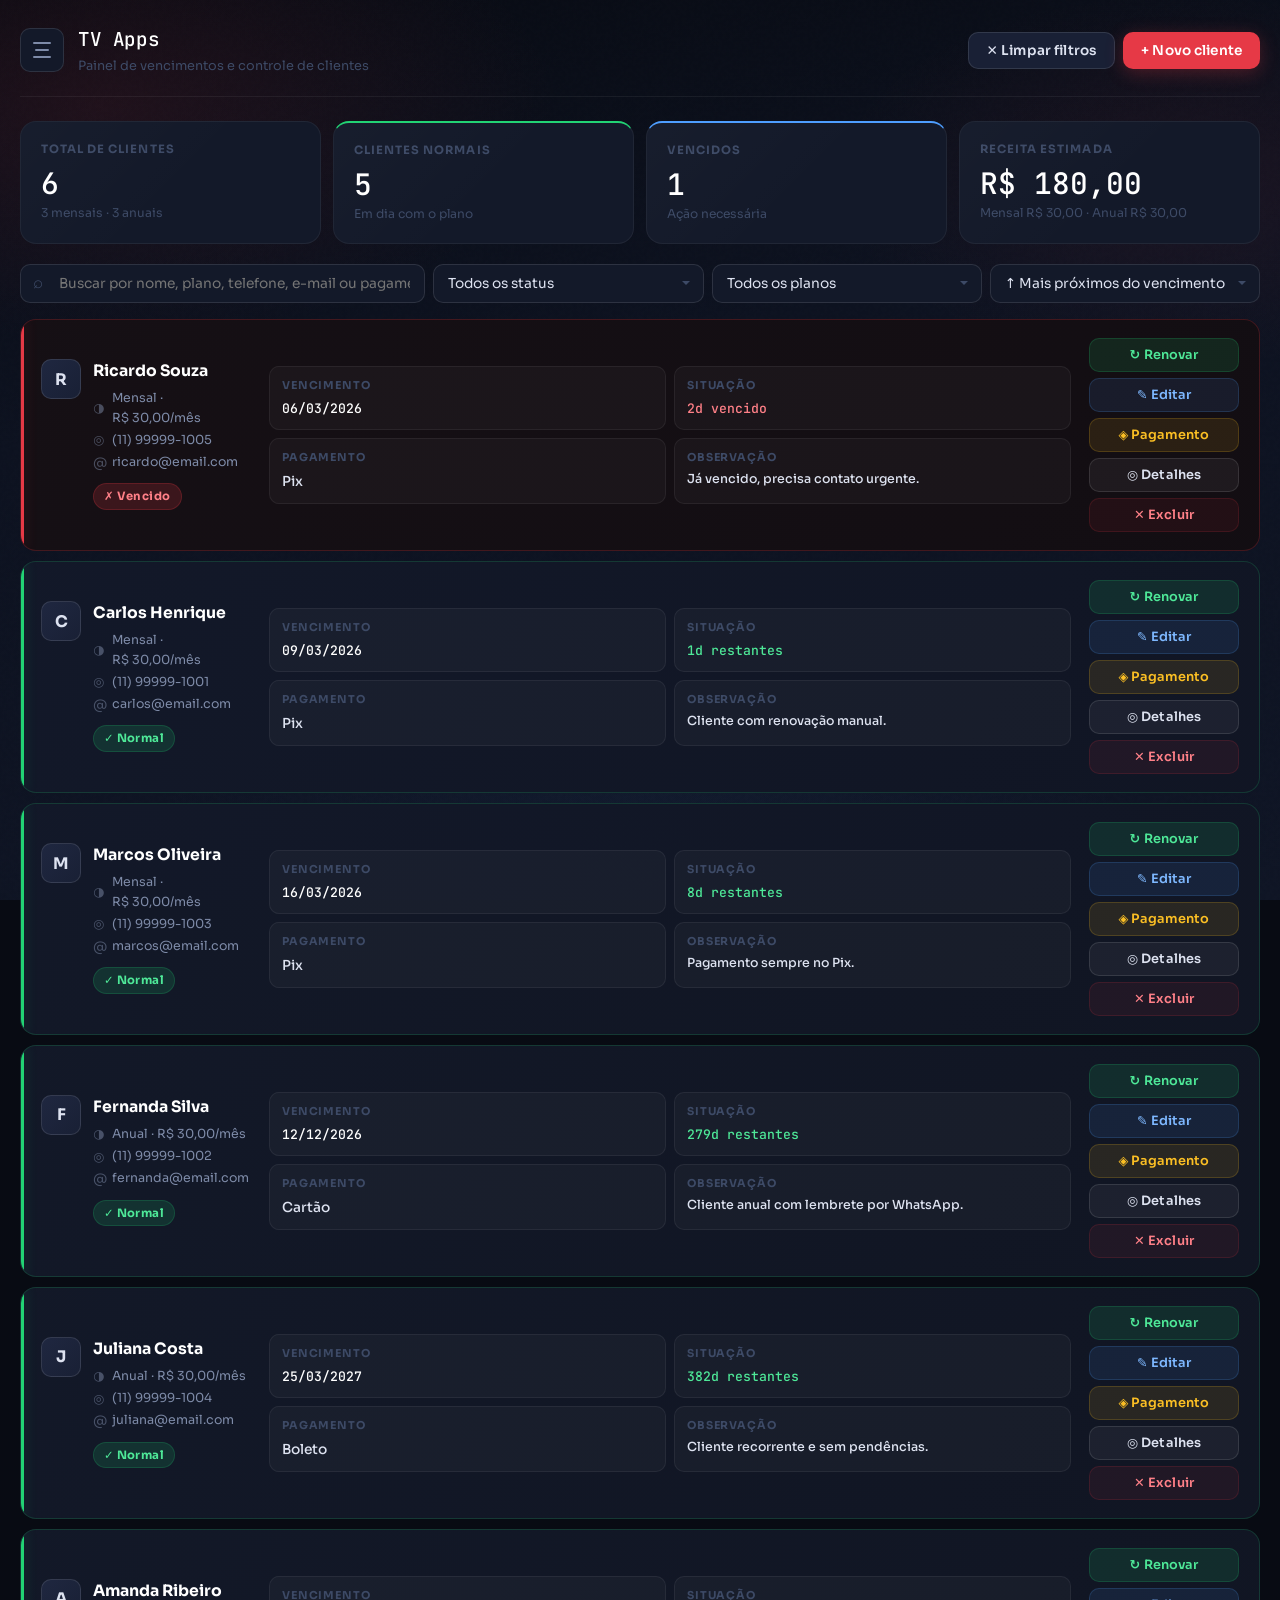
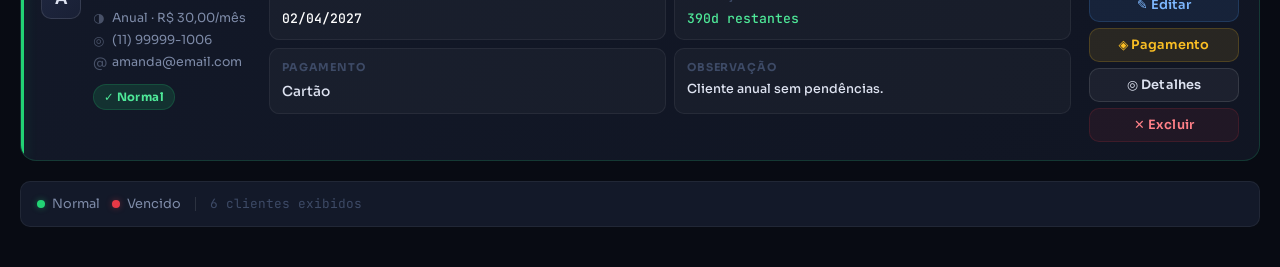
==== index.html @ 6efcc260 "Add files via upload" ====
<!DOCTYPE html>
<html lang="pt-BR">
<head>
  <meta charset="UTF-8"/>
  <meta name="viewport" content="width=device-width, initial-scale=1.0"/>
  <title>TV Apps — Painel de Clientes</title>
  <link rel="preconnect" href="https://fonts.googleapis.com">
  <link rel="preconnect" href="https://fonts.gstatic.com" crossorigin>
  <link href="https://fonts.googleapis.com/css2?family=Sora:wght@300;400;500;600;700&family=Inter:wght@300;400;500;600;700&family=JetBrains+Mono:wght@400;500&display=swap" rel="stylesheet">
  <link rel="stylesheet" href="style.css"/>
</head>
<body>

<!-- TOAST -->
<div class="toast-container" id="toastContainer"></div>

<!-- ═══════════════════════════════════════════
     MODAL UTILITÁRIO (menu ☰)
═══════════════════════════════════════════ -->
<div class="utility-modal-overlay" id="utilityModal" onclick="handleUtilityModalOverlay(event)">
  <div class="utility-modal-card" role="dialog" aria-modal="true">

    <div class="modal-header">
      <div class="modal-title">
        <div class="modal-title-icon">⚙</div>
        <div>
          <h3>Menu do painel</h3>
          <p>Configurações, faturamento e ajuda.</p>
        </div>
      </div>
      <button class="close-btn" onclick="closeUtilityModal()">✕</button>
    </div>

    <div class="modal-tabs scrollable-tabs">
      <button class="tab-btn active" id="utilityTabConfiguracoesBtn" onclick="openUtilityPanel('configuracoes')">⚙ Configurações</button>
      <button class="tab-btn" id="utilityTabPlanosBtn"         onclick="openUtilityPanel('planos')">💎 Planos e valores</button>
      <button class="tab-btn" id="utilityTabVisualBtn"         onclick="openUtilityPanel('visual')">🎨 Visual</button>
      <button class="tab-btn" id="utilityTabFaturamentoBtn"    onclick="openUtilityPanel('faturamento')">◈ Faturamento</button>
      <button class="tab-btn" id="utilityTabComoUsarBtn"       onclick="openUtilityPanel('como-usar')">◎ Como usar</button>
      <button class="tab-btn" id="utilityTabFaqBtn"            onclick="openUtilityPanel('faq')">? FAQ</button>
    </div>

    <div class="modal-body">

      <!-- CONFIGURAÇÕES -->
      <div class="utility-panel active" id="panel-configuracoes">
        <div class="panel-title">
          <h3>Configurações do painel</h3>
          <p>Integração, mensagens e preferências gerais.</p>
        </div>
        <div class="settings-grid">
          <div class="settings-card">
            <div class="settings-card-icon">⚡</div>
            <h4>Webhook do Make</h4>
            <p>Configure a URL para enviar notificações automáticas e integrar renovações, mensagens e cobranças.</p>
            <div class="settings-actions">
              <button class="btn btn-secondary" onclick="showToast('Configuração de webhook em breve.','info')">Configurar webhook</button>
            </div>
          </div>
          <div class="settings-card">
            <div class="settings-card-icon">🔔</div>
            <h4>Mensagens automáticas</h4>
            <p>Defina quando o sistema deve avisar sobre vencimento, renovação e pagamento pendente.</p>
            <div class="settings-actions">
              <button class="btn btn-secondary" onclick="showToast('Regras de mensagens em breve.','info')">Ajustar avisos</button>
            </div>
          </div>
          <div class="settings-card settings-card--highlight" onclick="openUtilityPanel('planos')" style="cursor:pointer">
            <div class="settings-card-icon">💎</div>
            <h4>Planos e valores</h4>
            <p>Configure o valor cobrado em cada plano. As mudanças atualizam receita e gráficos em tempo real.</p>
            <div class="settings-actions">
              <button class="btn btn-primary" onclick="event.stopPropagation();openUtilityPanel('planos')">Configurar valores</button>
            </div>
          </div>
          <div class="settings-card settings-card--highlight" onclick="openUtilityPanel('visual')" style="cursor:pointer">
            <div class="settings-card-icon">🎨</div>
            <h4>Visual do sistema</h4>
            <p>Troque a cor de destaque, fonte e arredondamento dos elementos do painel.</p>
            <div class="settings-actions">
              <button class="btn btn-primary" onclick="event.stopPropagation();openUtilityPanel('visual')">Personalizar</button>
            </div>
          </div>
        </div>
      </div>

      <!-- PLANOS E VALORES -->
      <div class="utility-panel" id="panel-planos">
        <div class="panel-title">
          <h3>Planos e valores</h3>
          <p>Defina o valor cobrado em cada plano. A receita estimada e o gráfico atualizam automaticamente.</p>
        </div>

        <div class="plan-editor">
          <div class="plan-editor-inputs">
            <div class="plan-input-card">
              <div class="plan-input-icon">📅</div>
              <div class="plan-input-info">
                <h4>Plano Mensal</h4>
                <p>Renovação a cada 30 dias</p>
              </div>
              <div class="plan-input-field">
                <span class="plan-prefix">R$</span>
                <input id="planMonthlyValue" type="number" min="0" step="0.01" placeholder="30.00" oninput="updatePlanPreview()"/>
              </div>
            </div>
            <div class="plan-input-card">
              <div class="plan-input-icon">🗓</div>
              <div class="plan-input-info">
                <h4>Plano Anual</h4>
                <p>Renovação a cada 12 meses</p>
              </div>
              <div class="plan-input-field">
                <span class="plan-prefix">R$</span>
                <input id="planAnnualValue" type="number" min="0" step="0.01" placeholder="30.00" oninput="updatePlanPreview()"/>
              </div>
            </div>
          </div>

          <div class="plan-preview">
            <div class="plan-preview-title">Prévia do impacto</div>
            <div class="plan-preview-grid">
              <div class="plan-preview-row plan-preview-header">
                <span>Plano</span><span>Clientes</span><span>Valor unit.</span><span>Total</span>
              </div>
              <div class="plan-preview-row">
                <span>Mensal</span>
                <span id="previewMonthlyClients">—</span>
                <span id="previewMonthlyValue">—</span>
                <span id="previewMonthlyTotal" class="plan-preview-total">—</span>
              </div>
              <div class="plan-preview-row">
                <span>Anual</span>
                <span id="previewAnnualClients">—</span>
                <span id="previewAnnualValue">—</span>
                <span id="previewAnnualTotal" class="plan-preview-total">—</span>
              </div>
              <div class="plan-preview-row plan-preview-sum">
                <span style="grid-column:1/4">Receita estimada total</span>
                <span id="previewGrandTotal" class="plan-preview-grand">—</span>
              </div>
            </div>
          </div>

          <div class="plan-editor-actions">
            <button class="btn btn-ghost" onclick="resetPlanValues()">↺ Resetar para R$ 30,00</button>
            <button class="btn btn-primary" onclick="savePlanValues()">Salvar e aplicar</button>
          </div>
        </div>
      </div>

      <!-- VISUAL -->
      <div class="utility-panel" id="panel-visual">
        <div class="panel-title">
          <h3>Visual do sistema</h3>
          <p>Personalize cor de destaque, tipografia e bordas. As mudanças são aplicadas imediatamente.</p>
        </div>

        <div class="visual-editor">

          <!-- Cores -->
          <div class="visual-section">
            <div class="visual-section-label">Cor de destaque</div>
            <div class="visual-section-desc">Usada em botões primários, barras de status e badges.</div>
            <div class="theme-grid">
              <button class="theme-btn active" data-theme="vermelho" onclick="selectTheme('vermelho')">
                <span class="theme-swatch" style="background:#e63946"></span>
                <span>Vermelho</span>
              </button>
              <button class="theme-btn" data-theme="azul" onclick="selectTheme('azul')">
                <span class="theme-swatch" style="background:#3b82f6"></span>
                <span>Azul</span>
              </button>
              <button class="theme-btn" data-theme="roxo" onclick="selectTheme('roxo')">
                <span class="theme-swatch" style="background:#8b5cf6"></span>
                <span>Roxo</span>
              </button>
              <button class="theme-btn" data-theme="verde" onclick="selectTheme('verde')">
                <span class="theme-swatch" style="background:#10b981"></span>
                <span>Verde</span>
              </button>
              <button class="theme-btn" data-theme="laranja" onclick="selectTheme('laranja')">
                <span class="theme-swatch" style="background:#f97316"></span>
                <span>Laranja</span>
              </button>
            </div>
          </div>

          <!-- Fonte -->
          <div class="visual-section">
            <div class="visual-section-label">Tipografia</div>
            <div class="visual-section-desc">Fonte usada em todo o painel.</div>
            <div class="font-grid">
              <button class="font-btn active" data-font="sora" onclick="selectFont('sora')" style="font-family:'Sora',sans-serif">
                Sora — <span class="font-sample">Painel TV Apps</span>
              </button>
              <button class="font-btn" data-font="inter" onclick="selectFont('inter')" style="font-family:'Inter',sans-serif">
                Inter — <span class="font-sample">Painel TV Apps</span>
              </button>
              <button class="font-btn" data-font="mono" onclick="selectFont('mono')" style="font-family:'JetBrains Mono',monospace">
                Mono — <span class="font-sample">Painel TV Apps</span>
              </button>
            </div>
          </div>

          <!-- Raio de borda -->
          <div class="visual-section">
            <div class="visual-section-label">Arredondamento</div>
            <div class="visual-section-desc">Define o raio das bordas dos cards e botões.</div>
            <div class="radius-control">
              <input type="range" id="radiusSlider" min="4" max="28" step="2" value="16"
                     oninput="onRadiusChange(this.value)"/>
              <span class="radius-label" id="radiusLabel">16px</span>
            </div>
            <div class="radius-preview">
              <div class="radius-preview-box" id="radiusPreviewBox">Prévia do arredondamento</div>
            </div>
          </div>

          <!-- Prévia -->
          <div class="visual-section">
            <div class="visual-section-label">Prévia do card</div>
            <div id="visualPreviewBox" class="visual-preview-card">
              <div class="vp-name">Carlos Henrique</div>
              <div class="vp-sub">Mensal · Pix · R$ 30,00/mês</div>
              <div class="vp-badge">✓ Normal</div>
              <div class="vp-btn">↻ Renovar</div>
            </div>
          </div>

          <div class="visual-editor-actions">
            <button class="btn btn-ghost" onclick="resetVisual()">↺ Resetar padrão</button>
            <button class="btn btn-primary" onclick="saveVisual()">Salvar visual</button>
          </div>
        </div>
      </div>

      <!-- FATURAMENTO -->
      <div class="utility-panel" id="panel-faturamento">
        <div class="panel-title">
          <h3>Faturamento</h3>
          <p>Resumo de receita estimada com base nos planos cadastrados.</p>
        </div>
        <div class="billing-stats" id="billingStats"></div>
        <div class="billing-chart-wrap">
          <div class="panel-title chart-title">
            <h3>Receita semanal estimada</h3>
            <p>Calculada com base nos valores atuais dos planos.</p>
          </div>
          <div class="billing-chart" id="billingChart"></div>
        </div>
      </div>

      <!-- COMO USAR -->
      <div class="utility-panel" id="panel-como-usar">
        <div class="panel-title">
          <h3>Como usar o painel</h3>
          <p>Guia rápido para o uso diário do sistema.</p>
        </div>
        <div class="help-grid">
          <div class="help-card"><div class="help-step">01</div><h4>Encontre o cliente</h4><p>Use a busca por nome, telefone, e-mail, plano ou método de pagamento. Filtre entre todos, normais ou vencidos.</p></div>
          <div class="help-card"><div class="help-step">02</div><h4>Leia a situação</h4><p>Os cards mostram vencimento, pagamento, tempo restante e observações em destaque visual por cor.</p></div>
          <div class="help-card"><div class="help-step">03</div><h4>Ações rápidas</h4><p>Use Renovar, Editar, Pagamento e Detalhes para atualizar cada cadastro sem sair da tela principal.</p></div>
          <div class="help-card"><div class="help-step">04</div><h4>Janelas de edição</h4><p>Edite dados, pagamento e veja detalhes completos em abas separadas dentro da mesma janela.</p></div>
        </div>
      </div>

      <!-- FAQ -->
      <div class="utility-panel" id="panel-faq">
        <div class="panel-title">
          <h3>Perguntas frequentes</h3>
          <p>Clique na pergunta para ver a resposta.</p>
        </div>
        <div class="faq-list">
          <div class="faq-item">
            <button class="faq-question" onclick="toggleFaq(this)">Como renovar um cliente?<span class="faq-icon">▾</span></button>
            <div class="faq-answer">Clique em <strong>Renovar</strong> no card do cliente. O sistema adiciona 1 mês (mensal) ou 1 ano (anual) a partir da data de vencimento.</div>
          </div>
          <div class="faq-item">
            <button class="faq-question" onclick="toggleFaq(this)">Como alterar a forma de pagamento?<span class="faq-icon">▾</span></button>
            <div class="faq-answer">Clique em <strong>Pagamento</strong>. A janela abre diretamente na aba de pagamento.</div>
          </div>
          <div class="faq-item">
            <button class="faq-question" onclick="toggleFaq(this)">Como editar os dados do cliente?<span class="faq-icon">▾</span></button>
            <div class="faq-answer">Clique em <strong>Editar</strong>. Na aba de dados você altera nome, plano, telefone, e-mail e observação.</div>
          </div>
          <div class="faq-item">
            <button class="faq-question" onclick="toggleFaq(this)">Como mudar os valores dos planos?<span class="faq-icon">▾</span></button>
            <div class="faq-answer">Abra o menu (☰) → <strong>Planos e valores</strong>. Digite os novos valores, veja a prévia do impacto na receita e clique em Salvar.</div>
          </div>
          <div class="faq-item">
            <button class="faq-question" onclick="toggleFaq(this)">Como personalizar o visual?<span class="faq-icon">▾</span></button>
            <div class="faq-answer">Abra o menu (☰) → <strong>Visual</strong>. Escolha a cor de destaque, fonte e arredondamento. As mudanças são aplicadas em tempo real.</div>
          </div>
        </div>
      </div>

    </div>
  </div>
</div>

<!-- ═══════════════════════════════════════════
     MODAL NOVO CLIENTE
═══════════════════════════════════════════ -->
<div class="modal-overlay" id="newClientModal" onclick="handleNewClientModalOverlay(event)">
  <div class="modal-card" role="dialog" aria-modal="true">
    <div class="modal-header">
      <div class="modal-title">
        <div class="modal-title-icon">+</div>
        <div><h3>Novo cliente</h3><p>Preencha os dados para cadastrar no painel.</p></div>
      </div>
      <button class="close-btn" onclick="closeNewClientModal()">✕</button>
    </div>
    <div class="modal-body">
      <div class="modal-grid">
        <div class="modal-field"><label>Nome</label><input id="newName" type="text" placeholder="Ex: João da Silva"/></div>
        <div class="modal-field"><label>Plano</label>
          <select id="newPlan"><option value="Mensal">Mensal</option><option value="Anual">Anual</option></select>
        </div>
        <div class="modal-field"><label>Telefone</label><input id="newPhone" type="text" placeholder="(11) 99999-0000"/></div>
        <div class="modal-field"><label>E-mail</label><input id="newEmail" type="email" placeholder="cliente@email.com"/></div>
        <div class="modal-field"><label>Vencimento</label><input id="newExpiration" type="date"/></div>
        <div class="modal-field"><label>Pagamento</label>
          <select id="newPaymentMethod"><option>Pix</option><option>Cartão</option><option>Boleto</option><option>Dinheiro</option></select>
        </div>
        <div class="modal-field full"><label>Observação</label><textarea id="newNotes" placeholder="Anotações importantes..."></textarea></div>
      </div>
    </div>
    <div class="modal-footer">
      <button class="btn btn-ghost"    onclick="closeNewClientModal()">Cancelar</button>
      <button class="btn btn-primary"  onclick="saveNewClient()">Cadastrar cliente</button>
    </div>
  </div>
</div>

<!-- ═══════════════════════════════════════════
     MODAL EXCLUIR
═══════════════════════════════════════════ -->
<div class="modal-overlay" id="deleteModal" onclick="handleDeleteModalOverlay(event)">
  <div class="modal-card modal-card--sm" role="dialog" aria-modal="true">
    <div class="modal-header">
      <div class="modal-title">
        <div class="modal-title-icon modal-title-icon--danger">⚠</div>
        <div><h3>Excluir cliente</h3><p>Esta ação não pode ser desfeita.</p></div>
      </div>
      <button class="close-btn" onclick="closeDeleteModal()">✕</button>
    </div>
    <div class="modal-body">
      <p class="delete-confirm-text">Deseja excluir o cliente <strong id="deleteClientName"></strong> permanentemente?</p>
    </div>
    <div class="modal-footer">
      <button class="btn btn-ghost"  onclick="closeDeleteModal()">Cancelar</button>
      <button class="btn btn-danger" onclick="confirmDelete()">Sim, excluir</button>
    </div>
  </div>
</div>

<!-- ═══════════════════════════════════════════
     MODAL EDITAR CLIENTE
═══════════════════════════════════════════ -->
<div class="modal-overlay" id="clientModal" onclick="handleModalOverlay(event)">
  <div class="modal-card" role="dialog" aria-modal="true">
    <div class="modal-header">
      <div class="modal-title">
        <div class="modal-title-icon">✎</div>
        <div><h3 id="modalClientName">Editar cliente</h3><p>Dados, pagamento e detalhes em abas separadas.</p></div>
      </div>
      <button class="close-btn" onclick="closeClientModal()">✕</button>
    </div>
    <div class="modal-tabs">
      <button class="tab-btn active" id="tabDadosBtn"     onclick="switchModalTab('dados')">◑ Dados</button>
      <button class="tab-btn"        id="tabPagamentoBtn" onclick="switchModalTab('pagamento')">◈ Pagamento</button>
      <button class="tab-btn"        id="tabDetalhesBtn"  onclick="switchModalTab('detalhes')">◎ Detalhes</button>
    </div>
    <div class="modal-body">
      <div class="tab-panel active" id="tabDados">
        <div class="modal-grid">
          <div class="modal-field"><label>Nome</label><input id="modalName" type="text"/></div>
          <div class="modal-field"><label>Plano</label>
            <select id="modalPlan"><option value="Mensal">Mensal</option><option value="Anual">Anual</option></select>
          </div>
          <div class="modal-field"><label>Telefone</label><input id="modalPhone" type="text"/></div>
          <div class="modal-field"><label>E-mail</label><input id="modalEmail" type="email"/></div>
          <div class="modal-field"><label>Vencimento</label><input id="modalExpiration" type="date"/></div>
          <div class="modal-field full"><label>Observação</label><textarea id="modalNotes"></textarea></div>
        </div>
      </div>
      <div class="tab-panel" id="tabPagamento">
        <div class="payment-box">
          <h4>Forma de pagamento</h4>
          <p>Escolha como esse cliente costuma realizar o pagamento.</p>
          <div class="modal-grid">
            <div class="modal-field full"><label>Método</label>
              <select id="modalPaymentMethod"><option>Pix</option><option>Cartão</option><option>Boleto</option><option>Dinheiro</option></select>
            </div>
            <div class="modal-field full"><label>Observação do pagamento</label>
              <textarea id="modalPaymentNote" placeholder="Ex: paga sempre no Pix no início do mês."></textarea>
            </div>
          </div>
        </div>
      </div>
      <div class="tab-panel" id="tabDetalhes">
        <div class="details-panel">
          <div class="details-highlight">
            <div>
              <span class="details-kicker">Resumo do cliente</span>
              <h4 id="detailsClientName">Cliente</h4>
              <p id="detailsClientSubtitle">Informações gerais do cadastro.</p>
            </div>
            <div class="details-status-badge" id="detailsStatusBadge">Normal</div>
          </div>
          <div class="details-grid">
            <div class="detail-card"><span class="detail-label">Plano</span><strong id="detailsPlan">Mensal</strong></div>
            <div class="detail-card"><span class="detail-label">Vencimento</span><strong id="detailsExpiration">—</strong></div>
            <div class="detail-card"><span class="detail-label">Tempo restante</span><strong id="detailsRemaining">—</strong></div>
            <div class="detail-card"><span class="detail-label">Pagamento</span><strong id="detailsPaymentMethod">—</strong></div>
          </div>
          <div class="details-list">
            <div class="detail-line"><span>Telefone</span><strong id="detailsPhone">—</strong></div>
            <div class="detail-line"><span>E-mail</span><strong id="detailsEmail">—</strong></div>
            <div class="detail-line"><span>Observação</span><strong id="detailsNotes">—</strong></div>
            <div class="detail-line"><span>Obs. pagamento</span><strong id="detailsPaymentNote">—</strong></div>
          </div>
        </div>
      </div>
    </div>
    <div class="modal-footer">
      <button class="btn btn-ghost"   onclick="closeClientModal()">Cancelar</button>
      <button class="btn btn-primary" onclick="saveClientModal()">Salvar alterações</button>
    </div>
  </div>
</div>

<!-- ═══════════════════════════════════════════
     CONTEÚDO PRINCIPAL
═══════════════════════════════════════════ -->
<div class="container">
  <header class="topbar">
    <div class="topbar-left">
      <button class="menu-toggle" onclick="openUtilityModal('configuracoes')" aria-label="Abrir menu">
        <span></span><span></span><span></span>
      </button>
      <div class="title">
        <div class="title-logo">TV Apps</div>
        <p>Painel de vencimentos e controle de clientes</p>
      </div>
    </div>
    <div class="actions">
      <button class="btn btn-secondary" onclick="resetFilters()">✕ Limpar filtros</button>
      <button class="btn btn-primary"   onclick="openNewClientModal()">+ Novo cliente</button>
    </div>
  </header>

  <section class="stats" id="stats"></section>

  <section class="filters">
    <div class="search-wrap">
      <span class="search-icon">⌕</span>
      <input type="text" id="searchInput" placeholder="Buscar por nome, plano, telefone, e-mail ou pagamento..."/>
      <button class="search-clear" id="searchClear" onclick="clearSearch()" style="display:none">✕</button>
    </div>
    <select id="statusFilter">
      <option value="todos">Todos os status</option>
      <option value="seguro">✓ Normal</option>
      <option value="vencido">✗ Vencido</option>
    </select>
    <select id="planFilter">
      <option value="todos">Todos os planos</option>
      <option value="Mensal">Mensal</option>
      <option value="Anual">Anual</option>
    </select>
    <select id="sortFilter">
      <option value="asc">↑ Mais próximos do vencimento</option>
      <option value="desc">↓ Mais distantes do vencimento</option>
    </select>
  </section>

  <section class="board" id="clientBoard"></section>

  <footer class="legend">
    <div class="legend-items">
      <div class="legend-item"><span class="dot dot--green"></span> Normal</div>
      <div class="legend-item"><span class="dot dot--red"></span> Vencido</div>
      <div class="legend-divider"></div>
      <span class="legend-note" id="clientCount"></span>
    </div>
  </footer>
</div>

<script src="script.js"></script>
</body>
</html>
---- style.css ----
/* =============================================
   TV Apps — Painel de Clientes
   Design: Premium Dark
   ============================================= */

:root {
  --red:        #e63946;
  --red-dim:    rgba(230,57,70,0.18);
  --red-glow:   rgba(230,57,70,0.28);
  --green:      #22d374;
  --green-dim:  rgba(34,211,116,0.14);
  --accent:     #4e9eff;
  --accent-dim: rgba(78,158,255,0.12);
  --bg0:  #080b13;
  --bg1:  #0d1121;
  --bg2:  #131929;
  --bg3:  #192035;
  --bg4:  #1f2740;
  --border:    rgba(255,255,255,0.06);
  --border-md: rgba(255,255,255,0.11);
  --border-hi: rgba(255,255,255,0.18);
  --text:      #dde2f0;
  --text-dim:  #7e8ba8;
  --text-mute: #3d4a66;
  --radius-sm: 10px;
  --radius:    16px;
  --radius-lg: 22px;
  --font:      'Sora', system-ui, sans-serif;
  --mono:      'JetBrains Mono', monospace;
  --ease:      cubic-bezier(0.4,0,0.2,1);
  --t: 0.18s;
  --shadow:    0 8px 32px rgba(0,0,0,0.45);
  --shadow-lg: 0 24px 64px rgba(0,0,0,0.6);
  --shadow-glow: 0 0 40px rgba(230,57,70,0.12);
}

*,*::before,*::after { margin:0; padding:0; box-sizing:border-box; }
html { scroll-behavior:smooth; }

body {
  font-family: var(--font);
  background: var(--bg0);
  color: var(--text);
  min-height: 100vh;
  padding: 24px 20px 40px;
  font-size: 15px;
  line-height: 1.6;
  -webkit-font-smoothing: antialiased;
  overflow-x: hidden;
}

/* ── Atmospheric background ── */
body::before {
  content: "";
  position: fixed;
  inset: 0;
  background:
    radial-gradient(ellipse 55% 40% at 8% 12%, rgba(230,57,70,0.1) 0%, transparent 65%),
    radial-gradient(ellipse 45% 35% at 92% 20%, rgba(230,57,70,0.07) 0%, transparent 60%),
    radial-gradient(ellipse 60% 50% at 50% 95%, rgba(78,158,255,0.05) 0%, transparent 65%),
    linear-gradient(170deg, #080b13 0%, #0d1220 40%, #0f1525 100%);
  pointer-events: none;
  z-index: 0;
}

/* ── Noise texture overlay ── */
body::after {
  content: "";
  position: fixed;
  inset: 0;
  background-image: url("data:image/svg+xml,%3Csvg viewBox='0 0 256 256' xmlns='http://www.w3.org/2000/svg'%3E%3Cfilter id='noise'%3E%3CfeTurbulence type='fractalNoise' baseFrequency='0.9' numOctaves='4' stitchTiles='stitch'/%3E%3C/filter%3E%3Crect width='100%25' height='100%25' filter='url(%23noise)' opacity='0.03'/%3E%3C/svg%3E");
  pointer-events: none;
  z-index: 0;
  opacity: 0.4;
}

/* ── TOAST ── */
.toast-container {
  position: fixed; bottom: 24px; right: 24px;
  z-index: 999; display: flex; flex-direction: column; gap: 8px; pointer-events: none;
}
.toast {
  display: flex; align-items: center; gap: 10px;
  padding: 13px 18px; border-radius: var(--radius-sm);
  background: var(--bg3); border: 1px solid var(--border-md);
  box-shadow: var(--shadow); font-size: 0.88rem; font-weight: 500;
  pointer-events: all; max-width: 360px;
  animation: toastIn 0.3s var(--ease) forwards;
}
.toast.removing { animation: toastOut 0.3s forwards; }
.toast-dot { width: 7px; height: 7px; border-radius: 50%; flex-shrink: 0; }
.toast.success .toast-dot { background: var(--green); }
.toast.error   .toast-dot { background: var(--red); }
.toast.info    .toast-dot { background: var(--accent); }
.toast.warning .toast-dot { background: #f4a261; }
@keyframes toastIn  { from { opacity:0; transform:translateY(10px) scale(0.97); } to { opacity:1; transform:none; } }
@keyframes toastOut { from { opacity:1; } to { opacity:0; transform:translateY(6px); } }

/* ── Layout ── */
.container { max-width: 1380px; margin: 0 auto; position: relative; z-index: 1; }

/* ── Topbar ── */
.topbar {
  display: flex; justify-content: space-between; align-items: center;
  gap: 16px; flex-wrap: wrap; margin-bottom: 24px;
  padding-bottom: 20px;
  border-bottom: 1px solid var(--border);
}
.topbar-left { display: flex; align-items: center; gap: 14px; }

.menu-toggle {
  width: 44px; height: 44px;
  border: 1px solid var(--border-md); background: var(--bg2);
  border-radius: var(--radius-sm); display: flex; flex-direction: column;
  justify-content: center; align-items: center; gap: 5px;
  cursor: pointer; transition: var(--t) var(--ease); flex-shrink: 0;
}
.menu-toggle:hover { background: var(--bg3); border-color: var(--border-hi); transform: scale(1.05); }
.menu-toggle span {
  display: block; width: 18px; height: 2px;
  border-radius: 99px; background: var(--text-dim); transition: var(--t);
}
.menu-toggle:hover span { background: var(--text); }
.menu-toggle span:nth-child(2) { width: 14px; }

.title-logo {
  font-family: var(--mono); font-size: 1.2rem; font-weight: 500;
  color: #fff; letter-spacing: -0.02em;
  background: linear-gradient(135deg,#fff 30%,rgba(255,255,255,0.6));
  -webkit-background-clip: text; -webkit-text-fill-color: transparent;
}
.title p { font-size: 0.8rem; color: var(--text-mute); margin-top: 1px; }

/* ── Buttons ── */
.actions { display: flex; gap: 8px; flex-wrap: wrap; }

.btn {
  display: inline-flex; align-items: center; gap: 6px;
  border: none; padding: 9px 18px; border-radius: var(--radius-sm);
  cursor: pointer; font-family: var(--font); font-weight: 600;
  font-size: 0.85rem; transition: var(--t) var(--ease);
  letter-spacing: 0.01em; white-space: nowrap; position: relative; overflow: hidden;
}
.btn:hover { transform: translateY(-2px); }
.btn:active { transform: scale(0.97); }

.btn-primary {
  background: var(--red); color: #fff;
  box-shadow: 0 4px 18px var(--red-glow);
}
.btn-primary:hover { filter: brightness(1.08); box-shadow: 0 6px 24px var(--red-glow); }

.btn-secondary {
  background: var(--bg3); color: var(--text); border: 1px solid var(--border-md);
}
.btn-secondary:hover { background: var(--bg4); border-color: var(--border-hi); }

.btn-ghost {
  background: transparent; color: var(--text-dim); border: 1px solid var(--border);
}
.btn-ghost:hover { background: var(--bg3); color: var(--text); }

.btn-danger { background: var(--red); color: #fff; box-shadow: 0 4px 16px rgba(230,57,70,0.3); }
.btn-danger:hover { filter: brightness(1.08); }

/* ── Stats cards ── */
.stats {
  display: grid; grid-template-columns: repeat(4,1fr);
  gap: 12px; margin-bottom: 20px;
}
.card-stat {
  background: var(--bg2); border: 1px solid var(--border);
  border-radius: var(--radius); padding: 18px 20px;
  transition: var(--t) var(--ease); position: relative; overflow: hidden;
}
.card-stat::after {
  content: ""; position: absolute; inset: 0;
  background: linear-gradient(135deg,rgba(255,255,255,0.02) 0%,transparent 55%);
  pointer-events: none;
}
.card-stat:hover { border-color: var(--border-md); transform: translateY(-2px); }
.card-stat-label {
  font-size: 0.72rem; font-weight: 700; text-transform: uppercase;
  letter-spacing: 0.09em; color: var(--text-mute); margin-bottom: 10px;
}
.card-stat .number {
  font-family: var(--mono); font-size: 1.85rem; font-weight: 500;
  color: #fff; line-height: 1; margin-bottom: 6px;
}
.card-stat .stat-sub { font-size: 0.76rem; color: var(--text-mute); }
.card-stat-green  { border-top: 2px solid var(--green); }
.card-stat-accent { border-top: 2px solid var(--accent); }

/* ── Filters ── */
.filters {
  display: grid; grid-template-columns: 1.5fr repeat(3,1fr);
  gap: 8px; margin-bottom: 16px;
}
.search-wrap { position: relative; display: flex; align-items: center; }
.search-icon {
  position: absolute; left: 13px; color: var(--text-mute);
  font-size: 1.05rem; pointer-events: none;
}
.filters input, .filters select, .search-wrap input {
  width: 100%; padding: 10px 14px 10px 38px;
  border-radius: var(--radius-sm); border: 1px solid var(--border-md);
  background: var(--bg2); color: var(--text);
  font-family: var(--font); font-size: 0.86rem; outline: none;
  transition: var(--t) var(--ease); -webkit-appearance: none; appearance: none;
}
.filters select {
  padding-left: 14px; cursor: pointer;
  background-image: url("data:image/svg+xml,%3Csvg xmlns='http://www.w3.org/2000/svg' width='10' height='10' viewBox='0 0 10 10'%3E%3Cpath fill='%233d4a66' d='M5 7L1 3h8z'/%3E%3C/svg%3E");
  background-repeat: no-repeat; background-position: right 12px center; padding-right: 30px;
}
.filters input:focus, .filters select:focus, .search-wrap input:focus {
  border-color: var(--accent); background: var(--bg3);
  box-shadow: 0 0 0 3px rgba(78,158,255,0.08);
}
.search-clear {
  position: absolute; right: 10px; background: none; border: none;
  color: var(--text-mute); cursor: pointer; padding: 4px 6px;
  border-radius: 6px; font-size: 0.78rem; transition: var(--t);
}
.search-clear:hover { color: var(--text); background: var(--bg3); }

/* ── Client Card ── */
.board { display: grid; gap: 10px; }

.client-card {
  border-radius: var(--radius); padding: 18px 20px;
  display: grid; grid-template-columns: 210px 1fr 150px;
  gap: 18px; align-items: center;
  border: 1px solid var(--border);
  transition: var(--t) var(--ease);
  position: relative; overflow: hidden;
  animation: cardIn 0.32s var(--ease) backwards;
}
@keyframes cardIn {
  from { opacity:0; transform:translateY(6px); }
  to   { opacity:1; transform:none; }
}
.client-card::before {
  content: ""; position: absolute;
  left: 0; top: 0; bottom: 0; width: 3px;
}
.client-card.safe {
  background: linear-gradient(120deg,rgba(19,25,41,0.97) 0%,rgba(17,22,36,0.97) 100%);
  border-color: rgba(34,211,116,0.18);
}
.client-card.safe::before  { background: var(--green); box-shadow: 2px 0 12px rgba(34,211,116,0.2); }
.client-card.danger {
  background: linear-gradient(120deg,rgba(22,16,20,0.97) 0%,rgba(19,14,18,0.97) 100%);
  border-color: rgba(230,57,70,0.22);
}
.client-card.danger::before { background: var(--red); box-shadow: 2px 0 12px rgba(230,57,70,0.2); }
.client-card:hover { transform: translateY(-2px); box-shadow: var(--shadow); border-color: var(--border-md); }

/* Client main */
.client-main { display: flex; align-items: flex-start; gap: 12px; }
.client-avatar {
  width: 40px; height: 40px; border-radius: 10px;
  background: linear-gradient(135deg, var(--bg4), var(--bg3));
  border: 1px solid var(--border-md);
  display: flex; align-items: center; justify-content: center;
  font-weight: 700; font-size: 1rem; color: var(--text); flex-shrink: 0;
}
.client-main-info { display: flex; flex-direction: column; gap: 4px; min-width: 0; }
.client-name { font-size: 0.98rem; font-weight: 700; color: #fff; white-space: nowrap; overflow: hidden; text-overflow: ellipsis; }
.client-meta { display: flex; flex-direction: column; gap: 2px; }
.client-meta-item { font-size: 0.78rem; color: var(--text-dim); display: flex; align-items: center; gap: 5px; }
.meta-icon { font-size: 0.8rem; opacity: 0.5; width: 14px; flex-shrink: 0; }

.badge {
  display: inline-flex; align-items: center; gap: 5px;
  padding: 3px 10px; border-radius: 99px;
  font-size: 0.72rem; font-weight: 700; margin-top: 6px;
  letter-spacing: 0.04em; width: fit-content;
}
.badge--safe   { background: var(--green-dim); color: #4ee898; border: 1px solid rgba(34,211,116,0.18); }
.badge--danger { background: var(--red-dim);   color: #ff8088; border: 1px solid rgba(230,57,70,0.22); }

/* Client info chips */
.client-info { display: grid; grid-template-columns: 1fr 1fr; gap: 8px; }
.info-chip {
  background: rgba(255,255,255,0.03); border: 1px solid var(--border);
  border-radius: var(--radius-sm); padding: 10px 12px;
  display: flex; flex-direction: column; gap: 4px;
}
.info-chip-label {
  font-size: 0.68rem; font-weight: 700; text-transform: uppercase;
  letter-spacing: 0.08em; color: var(--text-mute);
}
.info-chip-value { font-size: 0.86rem; font-weight: 500; color: var(--text); }
.info-chip-value--mono { font-family: var(--mono); font-size: 0.82rem; color: #fff; }
.info-chip-notes { font-size: 0.78rem; white-space: normal; line-height: 1.4; }
.chip-safe   { color: #4ee898; }
.chip-danger { color: #ff8088; }

/* Card actions */
.card-actions { display: flex; flex-direction: column; gap: 6px; width: 100%; }
.mini-btn {
  border: none; padding: 8px 12px; border-radius: var(--radius-sm);
  cursor: pointer; font-family: var(--font); font-weight: 600; font-size: 0.8rem;
  text-align: center; white-space: nowrap; transition: var(--t) var(--ease);
  display: flex; align-items: center; justify-content: center; gap: 5px;
  letter-spacing: 0.01em;
}
.mini-btn:hover  { transform: translateX(2px); filter: brightness(1.1); }
.mini-btn:active { transform: scale(0.97); }

.mini-btn.renew   { background: rgba(34,211,116,0.12); color: #4ee898; border: 1px solid rgba(34,211,116,0.18); }
.mini-btn.edit    { background: rgba(78,158,255,0.1);  color: #7eb8ff; border: 1px solid rgba(78,158,255,0.18); }
.mini-btn.payment { background: rgba(251,191,36,0.1);  color: #fbbf24; border: 1px solid rgba(251,191,36,0.18); }
.mini-btn.view    { background: rgba(255,255,255,0.05);color: var(--text); border: 1px solid var(--border-md); }
.mini-btn.delete  { background: rgba(230,57,70,0.08);  color: #ff8088; border: 1px solid rgba(230,57,70,0.15); }

/* ── Empty state ── */
.empty-state {
  text-align: center; padding: 56px 24px;
  border-radius: var(--radius); background: var(--bg2);
  border: 1px dashed var(--border-md); color: var(--text-dim);
}
.empty-state-icon { font-size: 2.4rem; margin-bottom: 14px; opacity: 0.3; display: block; }
.empty-state h3 { font-size: 0.98rem; font-weight: 600; color: var(--text); margin-bottom: 6px; }
.empty-state p  { font-size: 0.86rem; }

/* ── Legend ── */
.legend {
  margin-top: 20px; padding: 12px 16px;
  background: var(--bg2); border-radius: var(--radius-sm); border: 1px solid var(--border);
}
.legend-items { display: flex; align-items: center; gap: 12px; flex-wrap: wrap; }
.legend-item { display: flex; align-items: center; gap: 7px; font-size: 0.8rem; color: var(--text-dim); }
.legend-divider { width: 1px; height: 14px; background: var(--border-md); margin: 0 2px; }
.legend-note { font-size: 0.8rem; color: var(--text-mute); font-family: var(--mono); }
.dot { width: 8px; height: 8px; border-radius: 50%; }
.dot--green { background: var(--green); box-shadow: 0 0 6px rgba(34,211,116,0.4); }
.dot--red   { background: var(--red);   box-shadow: 0 0 6px rgba(230,57,70,0.4); }

/* ── Modals overlay ── */
.utility-modal-overlay, .modal-overlay {
  position: fixed; inset: 0;
  background: rgba(4,6,14,0.82); backdrop-filter: blur(12px); -webkit-backdrop-filter: blur(12px);
  display: none; align-items: center; justify-content: center;
  padding: 20px; z-index: 50;
}
.utility-modal-overlay.open, .modal-overlay.open {
  display: flex; animation: overlayIn 0.2s ease forwards;
}
@keyframes overlayIn { from { opacity:0; } to { opacity:1; } }

/* ── Modal card ── */
.utility-modal-card, .modal-card {
  width: min(940px,100%); max-height: 90vh; overflow-y: auto;
  background: var(--bg1); border: 1px solid var(--border-md);
  border-radius: var(--radius-lg); box-shadow: var(--shadow-lg);
  animation: modalIn 0.28s cubic-bezier(0.34,1.2,0.64,1) forwards;
  scrollbar-width: thin; scrollbar-color: var(--bg3) transparent;
}
.modal-card     { width: min(780px,100%); }
.modal-card--sm { width: min(460px,100%); }
@keyframes modalIn {
  from { opacity:0; transform:scale(0.95) translateY(12px); }
  to   { opacity:1; transform:none; }
}

/* ── Modal header ── */
.modal-header {
  display: flex; justify-content: space-between; align-items: center;
  gap: 14px; padding: 18px 22px; border-bottom: 1px solid var(--border);
  position: sticky; top: 0; background: var(--bg1); z-index: 2;
  backdrop-filter: blur(10px);
}
.modal-title { display: flex; align-items: center; gap: 12px; }
.modal-title-icon {
  width: 34px; height: 34px; border-radius: 9px;
  background: var(--bg3); border: 1px solid var(--border-md);
  display: flex; align-items: center; justify-content: center;
  font-size: 0.95rem; flex-shrink: 0;
}
.modal-title-icon--danger { background: var(--red-dim); border-color: rgba(230,57,70,0.25); }
.modal-title h3 { font-size: 0.95rem; font-weight: 700; color: #fff; margin-bottom: 1px; }
.modal-title p  { font-size: 0.8rem; color: var(--text-dim); }
.close-btn {
  width: 32px; height: 32px; border-radius: 7px; border: 1px solid var(--border);
  background: var(--bg2); color: var(--text-dim); cursor: pointer;
  font-size: 0.85rem; display: flex; align-items: center; justify-content: center;
  transition: var(--t); flex-shrink: 0;
}
.close-btn:hover { background: var(--bg3); color: #fff; border-color: var(--border-md); }

/* ── Tabs ── */
.modal-tabs {
  display: flex; gap: 5px; padding: 14px 22px 0; flex-wrap: wrap;
}
.scrollable-tabs { overflow-x: auto; flex-wrap: nowrap; }
.tab-btn {
  display: inline-flex; align-items: center; gap: 5px;
  border: 1px solid var(--border); background: transparent; color: var(--text-dim);
  padding: 7px 13px; border-radius: var(--radius-sm); cursor: pointer;
  font-family: var(--font); font-weight: 600; font-size: 0.82rem;
  transition: var(--t); white-space: nowrap;
}
.tab-btn:hover { background: var(--bg3); color: var(--text); }
.tab-btn.active {
  background: rgba(78,158,255,0.12); color: #7eb8ff;
  border-color: rgba(78,158,255,0.28);
}

/* ── Modal body ── */
.modal-body { padding: 22px; }
.utility-panel, .tab-panel { display: none; }
.utility-panel.active, .tab-panel.active { display: block; }

/* ── Panel title ── */
.panel-title { margin-bottom: 18px; }
.panel-title h3 { font-size: 0.95rem; font-weight: 700; color: #fff; margin-bottom: 4px; }
.panel-title p  { font-size: 0.83rem; color: var(--text-dim); line-height: 1.5; }

/* ── Settings grid ── */
.settings-grid { display: grid; grid-template-columns: 1fr 1fr; gap: 10px; }
.settings-card {
  background: var(--bg2); border: 1px solid var(--border);
  border-radius: var(--radius); padding: 16px; transition: var(--t);
}
.settings-card:hover { border-color: var(--border-md); }
.settings-card--highlight {
  border-color: rgba(230,57,70,0.2);
  background: linear-gradient(135deg, rgba(230,57,70,0.04) 0%, var(--bg2) 100%);
}
.settings-card--highlight:hover { border-color: rgba(230,57,70,0.35); }
.settings-card-icon { font-size: 1.2rem; margin-bottom: 10px; display: block; }
.settings-card h4 { font-size: 0.9rem; font-weight: 700; color: #fff; margin-bottom: 6px; }
.settings-card p  { font-size: 0.82rem; color: var(--text-dim); line-height: 1.5; }
.settings-actions { margin-top: 14px; }

/* ── PLANOS E VALORES ── */
.plan-editor { display: flex; flex-direction: column; gap: 16px; }

.plan-editor-inputs { display: grid; grid-template-columns: 1fr 1fr; gap: 12px; }

.plan-input-card {
  background: var(--bg2); border: 1px solid var(--border);
  border-radius: var(--radius); padding: 18px;
  display: flex; align-items: center; gap: 14px;
  transition: var(--t);
}
.plan-input-card:hover { border-color: var(--border-md); }
.plan-input-icon { font-size: 1.6rem; flex-shrink: 0; }
.plan-input-info { flex: 1; }
.plan-input-info h4 { font-size: 0.92rem; font-weight: 700; color: #fff; margin-bottom: 3px; }
.plan-input-info p  { font-size: 0.78rem; color: var(--text-dim); }
.plan-input-field { display: flex; align-items: center; gap: 4px; flex-shrink: 0; }
.plan-prefix { font-family: var(--mono); font-size: 0.88rem; color: var(--text-dim); }
.plan-input-field input {
  width: 90px; padding: 9px 10px;
  border-radius: var(--radius-sm); border: 1px solid var(--border-md);
  background: var(--bg0); color: #fff; font-family: var(--mono);
  font-size: 1rem; font-weight: 600; outline: none;
  text-align: right; transition: var(--t); -webkit-appearance: none;
}
.plan-input-field input:focus {
  border-color: var(--accent); box-shadow: 0 0 0 3px rgba(78,158,255,0.1);
}

/* Plan preview table */
.plan-preview {
  background: var(--bg2); border: 1px solid var(--border);
  border-radius: var(--radius); padding: 18px;
}
.plan-preview-title {
  font-size: 0.76rem; font-weight: 700; text-transform: uppercase;
  letter-spacing: 0.08em; color: var(--text-mute); margin-bottom: 12px;
}
.plan-preview-grid { display: flex; flex-direction: column; gap: 0; }
.plan-preview-row {
  display: grid; grid-template-columns: 1fr 1fr 1fr 1fr;
  padding: 10px 0; border-bottom: 1px solid var(--border);
  font-size: 0.86rem; color: var(--text-dim);
  align-items: center;
}
.plan-preview-row:last-child { border-bottom: none; }
.plan-preview-header {
  font-size: 0.72rem; font-weight: 700; text-transform: uppercase;
  letter-spacing: 0.07em; color: var(--text-mute);
}
.plan-preview-total { color: var(--text); font-weight: 600; font-family: var(--mono); }
.plan-preview-sum   { border-top: 1px solid var(--border-md); margin-top: 4px; padding-top: 12px; }
.plan-preview-grand {
  font-family: var(--mono); font-size: 1.1rem; font-weight: 700;
  color: var(--green);
}

.plan-editor-actions { display: flex; justify-content: flex-end; gap: 10px; }

/* ── VISUAL ── */
.visual-editor { display: flex; flex-direction: column; gap: 20px; }
.visual-section { }
.visual-section-label {
  font-size: 0.8rem; font-weight: 700; text-transform: uppercase;
  letter-spacing: 0.08em; color: var(--text-dim); margin-bottom: 5px;
}
.visual-section-desc { font-size: 0.82rem; color: var(--text-mute); margin-bottom: 12px; }

/* Theme buttons */
.theme-grid { display: flex; gap: 8px; flex-wrap: wrap; }
.theme-btn {
  display: flex; align-items: center; gap: 9px;
  padding: 9px 16px; border-radius: var(--radius-sm);
  border: 1px solid var(--border-md); background: var(--bg2);
  color: var(--text-dim); cursor: pointer; font-family: var(--font);
  font-size: 0.85rem; font-weight: 600; transition: var(--t);
}
.theme-btn:hover { background: var(--bg3); color: var(--text); }
.theme-btn.active { border-color: var(--border-hi); color: #fff; background: var(--bg3); }
.theme-swatch { width: 16px; height: 16px; border-radius: 50%; flex-shrink: 0; }

/* Font buttons */
.font-grid { display: flex; flex-direction: column; gap: 7px; }
.font-btn {
  padding: 12px 16px; border-radius: var(--radius-sm);
  border: 1px solid var(--border); background: var(--bg2);
  color: var(--text-dim); cursor: pointer; text-align: left;
  font-size: 0.9rem; transition: var(--t);
}
.font-btn:hover { background: var(--bg3); color: var(--text); }
.font-btn.active { border-color: var(--border-hi); color: #fff; background: var(--bg3); }
.font-sample { opacity: 0.5; }

/* Radius */
.radius-control { display: flex; align-items: center; gap: 14px; margin-bottom: 12px; }
.radius-control input[type=range] {
  flex: 1; height: 4px; border-radius: 99px;
  -webkit-appearance: none; appearance: none;
  background: var(--bg4); outline: none; cursor: pointer;
}
.radius-control input[type=range]::-webkit-slider-thumb {
  -webkit-appearance: none; width: 18px; height: 18px;
  border-radius: 50%; background: var(--red);
  box-shadow: 0 0 0 3px rgba(230,57,70,0.25); cursor: pointer;
}
.radius-label { font-family: var(--mono); font-size: 0.82rem; color: var(--text-dim); min-width: 36px; }
.radius-preview {}
.radius-preview-box {
  padding: 14px 18px; background: var(--bg2); border: 1px solid var(--border-md);
  font-size: 0.88rem; color: var(--text-dim); border-radius: var(--radius);
  text-align: center; transition: border-radius 0.2s ease;
}

/* Visual preview card */
.visual-preview-card {
  background: var(--bg2); border: 1px solid var(--border-md);
  border-radius: var(--radius); padding: 18px 20px;
  display: flex; align-items: center; gap: 14px;
  border-left: 3px solid var(--preview-accent, var(--red));
  transition: var(--t);
}
.vp-name { font-weight: 700; color: #fff; font-size: 0.95rem; }
.vp-sub  { font-size: 0.8rem; color: var(--text-dim); margin-left: auto; }
.vp-badge {
  padding: 3px 10px; border-radius: 99px; font-size: 0.72rem; font-weight: 700;
  background: var(--green-dim); color: #4ee898; border: 1px solid rgba(34,211,116,0.18);
}
.vp-btn {
  padding: 7px 12px; border-radius: var(--radius-sm); font-size: 0.8rem;
  font-weight: 600; background: rgba(34,211,116,0.12); color: #4ee898;
  border: 1px solid rgba(34,211,116,0.18);
}

.visual-editor-actions { display: flex; justify-content: flex-end; gap: 10px; margin-top: 4px; }

/* ── Billing ── */
.billing-stats { display: grid; grid-template-columns: repeat(2,1fr); gap: 10px; margin-bottom: 16px; }
.billing-card {
  background: var(--bg2); border: 1px solid var(--border);
  border-radius: var(--radius); padding: 16px;
}
.billing-card h4 {
  font-size: 0.72rem; font-weight: 700; text-transform: uppercase;
  letter-spacing: 0.08em; color: var(--text-mute); margin-bottom: 8px;
}
.billing-number { font-family: var(--mono); font-size: 1.7rem; font-weight: 500; color: #fff; margin-bottom: 4px; line-height: 1; }
.billing-card p { font-size: 0.78rem; color: var(--text-mute); }
.billing-chart-wrap {
  background: var(--bg2); border: 1px solid var(--border);
  border-radius: var(--radius); padding: 18px;
}
.chart-title { margin-bottom: 14px; }
.billing-chart { display: flex; align-items: flex-end; gap: 8px; min-height: 200px; }
.bar-item { flex: 1; display: flex; flex-direction: column; align-items: center; gap: 6px; }
.bar-value { font-family: var(--mono); font-size: 0.68rem; color: var(--text-mute); text-align: center; }
.bar-fill {
  width: 100%; max-width: 44px; border-radius: 6px 6px 3px 3px;
  background: linear-gradient(180deg, var(--accent) 0%, rgba(78,158,255,0.3) 100%);
  box-shadow: 0 4px 16px rgba(78,158,255,0.15); min-height: 8px;
  transition: height 0.5s var(--ease);
}
.bar-label { font-size: 0.72rem; color: var(--text-mute); text-align: center; }

/* ── Help ── */
.help-grid { display: grid; grid-template-columns: 1fr 1fr; gap: 10px; }
.help-card { background: var(--bg2); border: 1px solid var(--border); border-radius: var(--radius); padding: 16px; }
.help-step { font-family: var(--mono); font-size: 0.72rem; font-weight: 500; color: var(--red); margin-bottom: 8px; letter-spacing: 0.05em; }
.help-card h4 { font-size: 0.9rem; font-weight: 700; color: #fff; margin-bottom: 6px; }
.help-card p  { font-size: 0.82rem; color: var(--text-dim); line-height: 1.55; }

/* ── FAQ ── */
.faq-list { display: flex; flex-direction: column; gap: 6px; }
.faq-item {
  background: var(--bg2); border: 1px solid var(--border);
  border-radius: var(--radius-sm); overflow: hidden; transition: var(--t);
}
.faq-item.open { border-color: var(--border-md); }
.faq-question {
  width: 100%; background: transparent; color: var(--text); border: none;
  padding: 13px 16px; text-align: left; cursor: pointer;
  font-family: var(--font); font-weight: 600; font-size: 0.86rem;
  display: flex; justify-content: space-between; align-items: center;
  gap: 12px; transition: var(--t);
}
.faq-question:hover { color: #fff; background: rgba(255,255,255,0.02); }
.faq-icon { color: var(--text-mute); font-size: 1rem; transition: transform 0.22s ease; flex-shrink: 0; }
.faq-item.open .faq-icon { transform: rotate(180deg); color: var(--accent); }
.faq-answer { display: none; padding: 0 16px 14px; font-size: 0.84rem; color: var(--text-dim); line-height: 1.65; }
.faq-item.open .faq-answer { display: block; }
.faq-answer strong { color: var(--text); }

/* ── Modal form ── */
.modal-grid { display: grid; grid-template-columns: 1fr 1fr; gap: 12px; }
.modal-field { display: grid; gap: 6px; }
.modal-field.full { grid-column: 1/-1; }
.modal-field label {
  font-size: 0.72rem; font-weight: 700; text-transform: uppercase;
  letter-spacing: 0.07em; color: var(--text-mute);
}
.modal-field input, .modal-field select, .modal-field textarea {
  width: 100%; padding: 10px 13px;
  border-radius: var(--radius-sm); border: 1px solid var(--border-md);
  background: var(--bg0); color: var(--text); font-family: var(--font);
  font-size: 0.88rem; outline: none; transition: var(--t);
  -webkit-appearance: none; appearance: none;
}
.modal-field select {
  background-image: url("data:image/svg+xml,%3Csvg xmlns='http://www.w3.org/2000/svg' width='10' height='10' viewBox='0 0 10 10'%3E%3Cpath fill='%233d4a66' d='M5 7L1 3h8z'/%3E%3C/svg%3E");
  background-repeat: no-repeat; background-position: right 12px center;
  background-color: var(--bg0); padding-right: 30px; cursor: pointer;
}
.modal-field input:focus, .modal-field select:focus, .modal-field textarea:focus {
  border-color: var(--accent); box-shadow: 0 0 0 3px rgba(78,158,255,0.08);
}
.modal-field textarea { resize: vertical; min-height: 90px; }

/* ── Payment box ── */
.payment-box { background: var(--bg2); border: 1px solid var(--border); border-radius: var(--radius); padding: 18px; }
.payment-box h4 { font-size: 0.92rem; font-weight: 700; color: #fff; margin-bottom: 5px; }
.payment-box > p { font-size: 0.83rem; color: var(--text-dim); margin-bottom: 16px; }

/* ── Details ── */
.details-panel { display: flex; flex-direction: column; gap: 12px; }
.details-highlight {
  display: flex; justify-content: space-between; align-items: flex-start;
  gap: 14px; padding: 18px; border-radius: var(--radius);
  background: var(--bg2); border: 1px solid var(--border);
}
.details-kicker {
  display: inline-block; font-size: 0.68rem; font-weight: 700;
  text-transform: uppercase; letter-spacing: 0.1em;
  color: var(--accent); margin-bottom: 7px;
}
.details-highlight h4 { font-size: 1.05rem; font-weight: 700; color: #fff; margin-bottom: 4px; }
.details-highlight > div > p { font-size: 0.83rem; color: var(--text-dim); }
.details-status-badge {
  padding: 5px 13px; border-radius: 99px;
  font-size: 0.78rem; font-weight: 700; white-space: nowrap; flex-shrink: 0;
}
.details-grid { display: grid; grid-template-columns: repeat(2,1fr); gap: 8px; }
.detail-card {
  background: var(--bg2); border: 1px solid var(--border);
  border-radius: var(--radius-sm); padding: 13px 15px; display: grid; gap: 5px;
}
.detail-label { font-size: 0.68rem; font-weight: 700; text-transform: uppercase; letter-spacing: 0.08em; color: var(--text-mute); }
.detail-card strong { font-size: 0.92rem; color: #fff; }
.details-list { background: var(--bg2); border: 1px solid var(--border); border-radius: var(--radius-sm); overflow: hidden; }
.detail-line {
  display: grid; grid-template-columns: 130px 1fr; gap: 12px;
  padding: 12px 15px; border-bottom: 1px solid var(--border); align-items: start;
}
.detail-line:last-child { border-bottom: none; }
.detail-line span  { font-size: 0.78rem; font-weight: 600; color: var(--text-mute); }
.detail-line strong { font-size: 0.86rem; color: var(--text); word-break: break-word; }

/* ── Delete confirm ── */
.delete-confirm-text { font-size: 0.92rem; color: var(--text-dim); line-height: 1.6; padding: 4px 0; }
.delete-confirm-text strong { color: #fff; }

/* ── Modal footer ── */
.modal-footer { display: flex; justify-content: flex-end; gap: 8px; padding: 0 22px 22px; flex-wrap: wrap; }

/* ── Responsive ── */
@media (max-width: 1100px) {
  .stats { grid-template-columns: repeat(2,1fr); }
  .client-card { grid-template-columns: 1fr 1fr; }
  .card-actions { grid-column: 1/-1; flex-direction: row; flex-wrap: wrap; }
  .mini-btn { flex: 1; min-width: 90px; }
}
@media (max-width: 800px) {
  body { padding: 12px; }
  .client-card { grid-template-columns: 1fr; }
  .client-info { grid-template-columns: 1fr 1fr; }
  .filters { grid-template-columns: 1fr 1fr; }
  .search-wrap { grid-column: 1/-1; }
  .settings-grid, .billing-stats, .help-grid, .modal-grid, .details-grid,
  .plan-editor-inputs { grid-template-columns: 1fr; }
  .detail-line { grid-template-columns: 1fr; gap: 2px; }
  .details-highlight { flex-direction: column; }
  .topbar { flex-direction: column; align-items: flex-start; }
  .actions { width: 100%; }
  .actions .btn { flex: 1; justify-content: center; }
  .stats { grid-template-columns: 1fr 1fr; }
  .plan-preview-row { grid-template-columns: 1fr 1fr; }
  .plan-preview-header span:nth-child(3),
  .plan-preview-row span:nth-child(3) { display: none; }
}
@media (max-width: 500px) {
  .filters { grid-template-columns: 1fr; }
  .stats { grid-template-columns: 1fr 1fr; }
  .theme-grid { flex-direction: column; }
}
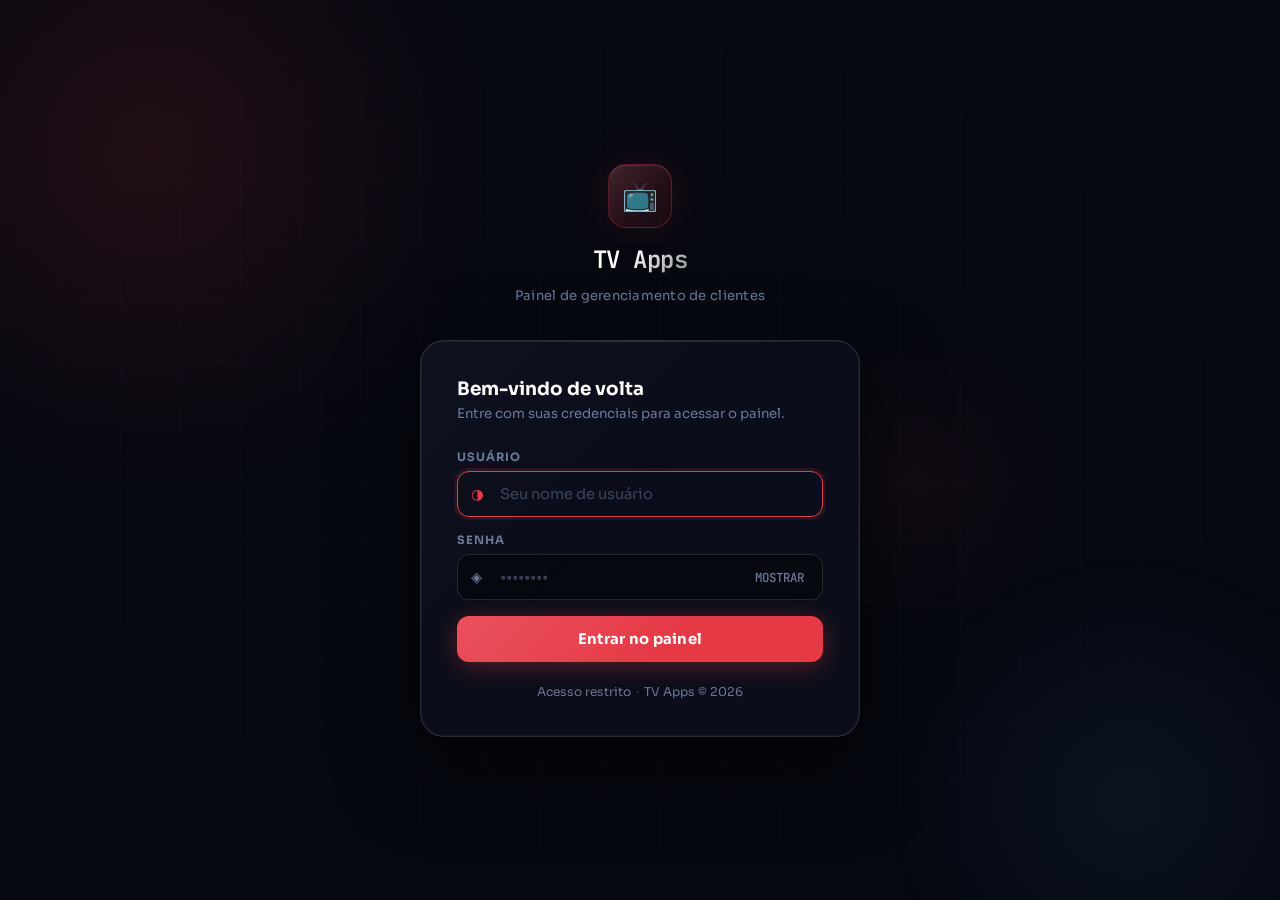
==== commit 6c4a6285: "Rename login.html to index.html" ====
--- a/index.html
+++ b/index.html
@@ -1,492 +1,463 @@
-<!DOCTYPE html>
-<html lang="pt-BR">
-<head>
-  <meta charset="UTF-8"/>
-  <meta name="viewport" content="width=device-width, initial-scale=1.0"/>
-  <title>TV Apps — Painel de Clientes</title>
-  <link rel="preconnect" href="https://fonts.googleapis.com">
-  <link rel="preconnect" href="https://fonts.gstatic.com" crossorigin>
-  <link href="https://fonts.googleapis.com/css2?family=Sora:wght@300;400;500;600;700&family=Inter:wght@300;400;500;600;700&family=JetBrains+Mono:wght@400;500&display=swap" rel="stylesheet">
-  <link rel="stylesheet" href="style.css"/>
-</head>
-<body>
-
-<!-- TOAST -->
-<div class="toast-container" id="toastContainer"></div>
-
-<!-- ═══════════════════════════════════════════
-     MODAL UTILITÁRIO (menu ☰)
-═══════════════════════════════════════════ -->
-<div class="utility-modal-overlay" id="utilityModal" onclick="handleUtilityModalOverlay(event)">
-  <div class="utility-modal-card" role="dialog" aria-modal="true">
-
-    <div class="modal-header">
-      <div class="modal-title">
-        <div class="modal-title-icon">⚙</div>
-        <div>
-          <h3>Menu do painel</h3>
-          <p>Configurações, faturamento e ajuda.</p>
-        </div>
-      </div>
-      <button class="close-btn" onclick="closeUtilityModal()">✕</button>
-    </div>
-
-    <div class="modal-tabs scrollable-tabs">
-      <button class="tab-btn active" id="utilityTabConfiguracoesBtn" onclick="openUtilityPanel('configuracoes')">⚙ Configurações</button>
-      <button class="tab-btn" id="utilityTabPlanosBtn"         onclick="openUtilityPanel('planos')">💎 Planos e valores</button>
-      <button class="tab-btn" id="utilityTabVisualBtn"         onclick="openUtilityPanel('visual')">🎨 Visual</button>
-      <button class="tab-btn" id="utilityTabFaturamentoBtn"    onclick="openUtilityPanel('faturamento')">◈ Faturamento</button>
-      <button class="tab-btn" id="utilityTabComoUsarBtn"       onclick="openUtilityPanel('como-usar')">◎ Como usar</button>
-      <button class="tab-btn" id="utilityTabFaqBtn"            onclick="openUtilityPanel('faq')">? FAQ</button>
-    </div>
-
-    <div class="modal-body">
-
-      <!-- CONFIGURAÇÕES -->
-      <div class="utility-panel active" id="panel-configuracoes">
-        <div class="panel-title">
-          <h3>Configurações do painel</h3>
-          <p>Integração, mensagens e preferências gerais.</p>
-        </div>
-        <div class="settings-grid">
-          <div class="settings-card">
-            <div class="settings-card-icon">⚡</div>
-            <h4>Webhook do Make</h4>
-            <p>Configure a URL para enviar notificações automáticas e integrar renovações, mensagens e cobranças.</p>
-            <div class="settings-actions">
-              <button class="btn btn-secondary" onclick="showToast('Configuração de webhook em breve.','info')">Configurar webhook</button>
-            </div>
-          </div>
-          <div class="settings-card">
-            <div class="settings-card-icon">🔔</div>
-            <h4>Mensagens automáticas</h4>
-            <p>Defina quando o sistema deve avisar sobre vencimento, renovação e pagamento pendente.</p>
-            <div class="settings-actions">
-              <button class="btn btn-secondary" onclick="showToast('Regras de mensagens em breve.','info')">Ajustar avisos</button>
-            </div>
-          </div>
-          <div class="settings-card settings-card--highlight" onclick="openUtilityPanel('planos')" style="cursor:pointer">
-            <div class="settings-card-icon">💎</div>
-            <h4>Planos e valores</h4>
-            <p>Configure o valor cobrado em cada plano. As mudanças atualizam receita e gráficos em tempo real.</p>
-            <div class="settings-actions">
-              <button class="btn btn-primary" onclick="event.stopPropagation();openUtilityPanel('planos')">Configurar valores</button>
-            </div>
-          </div>
-          <div class="settings-card settings-card--highlight" onclick="openUtilityPanel('visual')" style="cursor:pointer">
-            <div class="settings-card-icon">🎨</div>
-            <h4>Visual do sistema</h4>
-            <p>Troque a cor de destaque, fonte e arredondamento dos elementos do painel.</p>
-            <div class="settings-actions">
-              <button class="btn btn-primary" onclick="event.stopPropagation();openUtilityPanel('visual')">Personalizar</button>
-            </div>
-          </div>
-        </div>
-      </div>
-
-      <!-- PLANOS E VALORES -->
-      <div class="utility-panel" id="panel-planos">
-        <div class="panel-title">
-          <h3>Planos e valores</h3>
-          <p>Defina o valor cobrado em cada plano. A receita estimada e o gráfico atualizam automaticamente.</p>
-        </div>
-
-        <div class="plan-editor">
-          <div class="plan-editor-inputs">
-            <div class="plan-input-card">
-              <div class="plan-input-icon">📅</div>
-              <div class="plan-input-info">
-                <h4>Plano Mensal</h4>
-                <p>Renovação a cada 30 dias</p>
-              </div>
-              <div class="plan-input-field">
-                <span class="plan-prefix">R$</span>
-                <input id="planMonthlyValue" type="number" min="0" step="0.01" placeholder="30.00" oninput="updatePlanPreview()"/>
-              </div>
-            </div>
-            <div class="plan-input-card">
-              <div class="plan-input-icon">🗓</div>
-              <div class="plan-input-info">
-                <h4>Plano Anual</h4>
-                <p>Renovação a cada 12 meses</p>
-              </div>
-              <div class="plan-input-field">
-                <span class="plan-prefix">R$</span>
-                <input id="planAnnualValue" type="number" min="0" step="0.01" placeholder="30.00" oninput="updatePlanPreview()"/>
-              </div>
-            </div>
-          </div>
-
-          <div class="plan-preview">
-            <div class="plan-preview-title">Prévia do impacto</div>
-            <div class="plan-preview-grid">
-              <div class="plan-preview-row plan-preview-header">
-                <span>Plano</span><span>Clientes</span><span>Valor unit.</span><span>Total</span>
-              </div>
-              <div class="plan-preview-row">
-                <span>Mensal</span>
-                <span id="previewMonthlyClients">—</span>
-                <span id="previewMonthlyValue">—</span>
-                <span id="previewMonthlyTotal" class="plan-preview-total">—</span>
-              </div>
-              <div class="plan-preview-row">
-                <span>Anual</span>
-                <span id="previewAnnualClients">—</span>
-                <span id="previewAnnualValue">—</span>
-                <span id="previewAnnualTotal" class="plan-preview-total">—</span>
-              </div>
-              <div class="plan-preview-row plan-preview-sum">
-                <span style="grid-column:1/4">Receita estimada total</span>
-                <span id="previewGrandTotal" class="plan-preview-grand">—</span>
-              </div>
-            </div>
-          </div>
-
-          <div class="plan-editor-actions">
-            <button class="btn btn-ghost" onclick="resetPlanValues()">↺ Resetar para R$ 30,00</button>
-            <button class="btn btn-primary" onclick="savePlanValues()">Salvar e aplicar</button>
-          </div>
-        </div>
-      </div>
-
-      <!-- VISUAL -->
-      <div class="utility-panel" id="panel-visual">
-        <div class="panel-title">
-          <h3>Visual do sistema</h3>
-          <p>Personalize cor de destaque, tipografia e bordas. As mudanças são aplicadas imediatamente.</p>
-        </div>
-
-        <div class="visual-editor">
-
-          <!-- Cores -->
-          <div class="visual-section">
-            <div class="visual-section-label">Cor de destaque</div>
-            <div class="visual-section-desc">Usada em botões primários, barras de status e badges.</div>
-            <div class="theme-grid">
-              <button class="theme-btn active" data-theme="vermelho" onclick="selectTheme('vermelho')">
-                <span class="theme-swatch" style="background:#e63946"></span>
-                <span>Vermelho</span>
-              </button>
-              <button class="theme-btn" data-theme="azul" onclick="selectTheme('azul')">
-                <span class="theme-swatch" style="background:#3b82f6"></span>
-                <span>Azul</span>
-              </button>
-              <button class="theme-btn" data-theme="roxo" onclick="selectTheme('roxo')">
-                <span class="theme-swatch" style="background:#8b5cf6"></span>
-                <span>Roxo</span>
-              </button>
-              <button class="theme-btn" data-theme="verde" onclick="selectTheme('verde')">
-                <span class="theme-swatch" style="background:#10b981"></span>
-                <span>Verde</span>
-              </button>
-              <button class="theme-btn" data-theme="laranja" onclick="selectTheme('laranja')">
-                <span class="theme-swatch" style="background:#f97316"></span>
-                <span>Laranja</span>
-              </button>
-            </div>
-          </div>
-
-          <!-- Fonte -->
-          <div class="visual-section">
-            <div class="visual-section-label">Tipografia</div>
-            <div class="visual-section-desc">Fonte usada em todo o painel.</div>
-            <div class="font-grid">
-              <button class="font-btn active" data-font="sora" onclick="selectFont('sora')" style="font-family:'Sora',sans-serif">
-                Sora — <span class="font-sample">Painel TV Apps</span>
-              </button>
-              <button class="font-btn" data-font="inter" onclick="selectFont('inter')" style="font-family:'Inter',sans-serif">
-                Inter — <span class="font-sample">Painel TV Apps</span>
-              </button>
-              <button class="font-btn" data-font="mono" onclick="selectFont('mono')" style="font-family:'JetBrains Mono',monospace">
-                Mono — <span class="font-sample">Painel TV Apps</span>
-              </button>
-            </div>
-          </div>
-
-          <!-- Raio de borda -->
-          <div class="visual-section">
-            <div class="visual-section-label">Arredondamento</div>
-            <div class="visual-section-desc">Define o raio das bordas dos cards e botões.</div>
-            <div class="radius-control">
-              <input type="range" id="radiusSlider" min="4" max="28" step="2" value="16"
-                     oninput="onRadiusChange(this.value)"/>
-              <span class="radius-label" id="radiusLabel">16px</span>
-            </div>
-            <div class="radius-preview">
-              <div class="radius-preview-box" id="radiusPreviewBox">Prévia do arredondamento</div>
-            </div>
-          </div>
-
-          <!-- Prévia -->
-          <div class="visual-section">
-            <div class="visual-section-label">Prévia do card</div>
-            <div id="visualPreviewBox" class="visual-preview-card">
-              <div class="vp-name">Carlos Henrique</div>
-              <div class="vp-sub">Mensal · Pix · R$ 30,00/mês</div>
-              <div class="vp-badge">✓ Normal</div>
-              <div class="vp-btn">↻ Renovar</div>
-            </div>
-          </div>
-
-          <div class="visual-editor-actions">
-            <button class="btn btn-ghost" onclick="resetVisual()">↺ Resetar padrão</button>
-            <button class="btn btn-primary" onclick="saveVisual()">Salvar visual</button>
-          </div>
-        </div>
-      </div>
-
-      <!-- FATURAMENTO -->
-      <div class="utility-panel" id="panel-faturamento">
-        <div class="panel-title">
-          <h3>Faturamento</h3>
-          <p>Resumo de receita estimada com base nos planos cadastrados.</p>
-        </div>
-        <div class="billing-stats" id="billingStats"></div>
-        <div class="billing-chart-wrap">
-          <div class="panel-title chart-title">
-            <h3>Receita semanal estimada</h3>
-            <p>Calculada com base nos valores atuais dos planos.</p>
-          </div>
-          <div class="billing-chart" id="billingChart"></div>
-        </div>
-      </div>
-
-      <!-- COMO USAR -->
-      <div class="utility-panel" id="panel-como-usar">
-        <div class="panel-title">
-          <h3>Como usar o painel</h3>
-          <p>Guia rápido para o uso diário do sistema.</p>
-        </div>
-        <div class="help-grid">
-          <div class="help-card"><div class="help-step">01</div><h4>Encontre o cliente</h4><p>Use a busca por nome, telefone, e-mail, plano ou método de pagamento. Filtre entre todos, normais ou vencidos.</p></div>
-          <div class="help-card"><div class="help-step">02</div><h4>Leia a situação</h4><p>Os cards mostram vencimento, pagamento, tempo restante e observações em destaque visual por cor.</p></div>
-          <div class="help-card"><div class="help-step">03</div><h4>Ações rápidas</h4><p>Use Renovar, Editar, Pagamento e Detalhes para atualizar cada cadastro sem sair da tela principal.</p></div>
-          <div class="help-card"><div class="help-step">04</div><h4>Janelas de edição</h4><p>Edite dados, pagamento e veja detalhes completos em abas separadas dentro da mesma janela.</p></div>
-        </div>
-      </div>
-
-      <!-- FAQ -->
-      <div class="utility-panel" id="panel-faq">
-        <div class="panel-title">
-          <h3>Perguntas frequentes</h3>
-          <p>Clique na pergunta para ver a resposta.</p>
-        </div>
-        <div class="faq-list">
-          <div class="faq-item">
-            <button class="faq-question" onclick="toggleFaq(this)">Como renovar um cliente?<span class="faq-icon">▾</span></button>
-            <div class="faq-answer">Clique em <strong>Renovar</strong> no card do cliente. O sistema adiciona 1 mês (mensal) ou 1 ano (anual) a partir da data de vencimento.</div>
-          </div>
-          <div class="faq-item">
-            <button class="faq-question" onclick="toggleFaq(this)">Como alterar a forma de pagamento?<span class="faq-icon">▾</span></button>
-            <div class="faq-answer">Clique em <strong>Pagamento</strong>. A janela abre diretamente na aba de pagamento.</div>
-          </div>
-          <div class="faq-item">
-            <button class="faq-question" onclick="toggleFaq(this)">Como editar os dados do cliente?<span class="faq-icon">▾</span></button>
-            <div class="faq-answer">Clique em <strong>Editar</strong>. Na aba de dados você altera nome, plano, telefone, e-mail e observação.</div>
-          </div>
-          <div class="faq-item">
-            <button class="faq-question" onclick="toggleFaq(this)">Como mudar os valores dos planos?<span class="faq-icon">▾</span></button>
-            <div class="faq-answer">Abra o menu (☰) → <strong>Planos e valores</strong>. Digite os novos valores, veja a prévia do impacto na receita e clique em Salvar.</div>
-          </div>
-          <div class="faq-item">
-            <button class="faq-question" onclick="toggleFaq(this)">Como personalizar o visual?<span class="faq-icon">▾</span></button>
-            <div class="faq-answer">Abra o menu (☰) → <strong>Visual</strong>. Escolha a cor de destaque, fonte e arredondamento. As mudanças são aplicadas em tempo real.</div>
-          </div>
-        </div>
-      </div>
-
-    </div>
-  </div>
-</div>
-
-<!-- ═══════════════════════════════════════════
-     MODAL NOVO CLIENTE
-═══════════════════════════════════════════ -->
-<div class="modal-overlay" id="newClientModal" onclick="handleNewClientModalOverlay(event)">
-  <div class="modal-card" role="dialog" aria-modal="true">
-    <div class="modal-header">
-      <div class="modal-title">
-        <div class="modal-title-icon">+</div>
-        <div><h3>Novo cliente</h3><p>Preencha os dados para cadastrar no painel.</p></div>
-      </div>
-      <button class="close-btn" onclick="closeNewClientModal()">✕</button>
-    </div>
-    <div class="modal-body">
-      <div class="modal-grid">
-        <div class="modal-field"><label>Nome</label><input id="newName" type="text" placeholder="Ex: João da Silva"/></div>
-        <div class="modal-field"><label>Plano</label>
-          <select id="newPlan"><option value="Mensal">Mensal</option><option value="Anual">Anual</option></select>
-        </div>
-        <div class="modal-field"><label>Telefone</label><input id="newPhone" type="text" placeholder="(11) 99999-0000"/></div>
-        <div class="modal-field"><label>E-mail</label><input id="newEmail" type="email" placeholder="cliente@email.com"/></div>
-        <div class="modal-field"><label>Vencimento</label><input id="newExpiration" type="date"/></div>
-        <div class="modal-field"><label>Pagamento</label>
-          <select id="newPaymentMethod"><option>Pix</option><option>Cartão</option><option>Boleto</option><option>Dinheiro</option></select>
-        </div>
-        <div class="modal-field full"><label>Observação</label><textarea id="newNotes" placeholder="Anotações importantes..."></textarea></div>
-      </div>
-    </div>
-    <div class="modal-footer">
-      <button class="btn btn-ghost"    onclick="closeNewClientModal()">Cancelar</button>
-      <button class="btn btn-primary"  onclick="saveNewClient()">Cadastrar cliente</button>
-    </div>
-  </div>
-</div>
-
-<!-- ═══════════════════════════════════════════
-     MODAL EXCLUIR
-═══════════════════════════════════════════ -->
-<div class="modal-overlay" id="deleteModal" onclick="handleDeleteModalOverlay(event)">
-  <div class="modal-card modal-card--sm" role="dialog" aria-modal="true">
-    <div class="modal-header">
-      <div class="modal-title">
-        <div class="modal-title-icon modal-title-icon--danger">⚠</div>
-        <div><h3>Excluir cliente</h3><p>Esta ação não pode ser desfeita.</p></div>
-      </div>
-      <button class="close-btn" onclick="closeDeleteModal()">✕</button>
-    </div>
-    <div class="modal-body">
-      <p class="delete-confirm-text">Deseja excluir o cliente <strong id="deleteClientName"></strong> permanentemente?</p>
-    </div>
-    <div class="modal-footer">
-      <button class="btn btn-ghost"  onclick="closeDeleteModal()">Cancelar</button>
-      <button class="btn btn-danger" onclick="confirmDelete()">Sim, excluir</button>
-    </div>
-  </div>
-</div>
-
-<!-- ═══════════════════════════════════════════
-     MODAL EDITAR CLIENTE
-═══════════════════════════════════════════ -->
-<div class="modal-overlay" id="clientModal" onclick="handleModalOverlay(event)">
-  <div class="modal-card" role="dialog" aria-modal="true">
-    <div class="modal-header">
-      <div class="modal-title">
-        <div class="modal-title-icon">✎</div>
-        <div><h3 id="modalClientName">Editar cliente</h3><p>Dados, pagamento e detalhes em abas separadas.</p></div>
-      </div>
-      <button class="close-btn" onclick="closeClientModal()">✕</button>
-    </div>
-    <div class="modal-tabs">
-      <button class="tab-btn active" id="tabDadosBtn"     onclick="switchModalTab('dados')">◑ Dados</button>
-      <button class="tab-btn"        id="tabPagamentoBtn" onclick="switchModalTab('pagamento')">◈ Pagamento</button>
-      <button class="tab-btn"        id="tabDetalhesBtn"  onclick="switchModalTab('detalhes')">◎ Detalhes</button>
-    </div>
-    <div class="modal-body">
-      <div class="tab-panel active" id="tabDados">
-        <div class="modal-grid">
-          <div class="modal-field"><label>Nome</label><input id="modalName" type="text"/></div>
-          <div class="modal-field"><label>Plano</label>
-            <select id="modalPlan"><option value="Mensal">Mensal</option><option value="Anual">Anual</option></select>
-          </div>
-          <div class="modal-field"><label>Telefone</label><input id="modalPhone" type="text"/></div>
-          <div class="modal-field"><label>E-mail</label><input id="modalEmail" type="email"/></div>
-          <div class="modal-field"><label>Vencimento</label><input id="modalExpiration" type="date"/></div>
-          <div class="modal-field full"><label>Observação</label><textarea id="modalNotes"></textarea></div>
-        </div>
-      </div>
-      <div class="tab-panel" id="tabPagamento">
-        <div class="payment-box">
-          <h4>Forma de pagamento</h4>
-          <p>Escolha como esse cliente costuma realizar o pagamento.</p>
-          <div class="modal-grid">
-            <div class="modal-field full"><label>Método</label>
-              <select id="modalPaymentMethod"><option>Pix</option><option>Cartão</option><option>Boleto</option><option>Dinheiro</option></select>
-            </div>
-            <div class="modal-field full"><label>Observação do pagamento</label>
-              <textarea id="modalPaymentNote" placeholder="Ex: paga sempre no Pix no início do mês."></textarea>
-            </div>
-          </div>
-        </div>
-      </div>
-      <div class="tab-panel" id="tabDetalhes">
-        <div class="details-panel">
-          <div class="details-highlight">
-            <div>
-              <span class="details-kicker">Resumo do cliente</span>
-              <h4 id="detailsClientName">Cliente</h4>
-              <p id="detailsClientSubtitle">Informações gerais do cadastro.</p>
-            </div>
-            <div class="details-status-badge" id="detailsStatusBadge">Normal</div>
-          </div>
-          <div class="details-grid">
-            <div class="detail-card"><span class="detail-label">Plano</span><strong id="detailsPlan">Mensal</strong></div>
-            <div class="detail-card"><span class="detail-label">Vencimento</span><strong id="detailsExpiration">—</strong></div>
-            <div class="detail-card"><span class="detail-label">Tempo restante</span><strong id="detailsRemaining">—</strong></div>
-            <div class="detail-card"><span class="detail-label">Pagamento</span><strong id="detailsPaymentMethod">—</strong></div>
-          </div>
-          <div class="details-list">
-            <div class="detail-line"><span>Telefone</span><strong id="detailsPhone">—</strong></div>
-            <div class="detail-line"><span>E-mail</span><strong id="detailsEmail">—</strong></div>
-            <div class="detail-line"><span>Observação</span><strong id="detailsNotes">—</strong></div>
-            <div class="detail-line"><span>Obs. pagamento</span><strong id="detailsPaymentNote">—</strong></div>
-          </div>
-        </div>
-      </div>
-    </div>
-    <div class="modal-footer">
-      <button class="btn btn-ghost"   onclick="closeClientModal()">Cancelar</button>
-      <button class="btn btn-primary" onclick="saveClientModal()">Salvar alterações</button>
-    </div>
-  </div>
-</div>
-
-<!-- ═══════════════════════════════════════════
-     CONTEÚDO PRINCIPAL
-═══════════════════════════════════════════ -->
-<div class="container">
-  <header class="topbar">
-    <div class="topbar-left">
-      <button class="menu-toggle" onclick="openUtilityModal('configuracoes')" aria-label="Abrir menu">
-        <span></span><span></span><span></span>
-      </button>
-      <div class="title">
-        <div class="title-logo">TV Apps</div>
-        <p>Painel de vencimentos e controle de clientes</p>
-      </div>
-    </div>
-    <div class="actions">
-      <button class="btn btn-secondary" onclick="resetFilters()">✕ Limpar filtros</button>
-      <button class="btn btn-primary"   onclick="openNewClientModal()">+ Novo cliente</button>
-    </div>
-  </header>
-
-  <section class="stats" id="stats"></section>
-
-  <section class="filters">
-    <div class="search-wrap">
-      <span class="search-icon">⌕</span>
-      <input type="text" id="searchInput" placeholder="Buscar por nome, plano, telefone, e-mail ou pagamento..."/>
-      <button class="search-clear" id="searchClear" onclick="clearSearch()" style="display:none">✕</button>
-    </div>
-    <select id="statusFilter">
-      <option value="todos">Todos os status</option>
-      <option value="seguro">✓ Normal</option>
-      <option value="vencido">✗ Vencido</option>
-    </select>
-    <select id="planFilter">
-      <option value="todos">Todos os planos</option>
-      <option value="Mensal">Mensal</option>
-      <option value="Anual">Anual</option>
-    </select>
-    <select id="sortFilter">
-      <option value="asc">↑ Mais próximos do vencimento</option>
-      <option value="desc">↓ Mais distantes do vencimento</option>
-    </select>
-  </section>
-
-  <section class="board" id="clientBoard"></section>
-
-  <footer class="legend">
-    <div class="legend-items">
-      <div class="legend-item"><span class="dot dot--green"></span> Normal</div>
-      <div class="legend-item"><span class="dot dot--red"></span> Vencido</div>
-      <div class="legend-divider"></div>
-      <span class="legend-note" id="clientCount"></span>
-    </div>
-  </footer>
-</div>
-
-<script src="script.js"></script>
-</body>
-</html>+<!DOCTYPE html>
+<html lang="pt-BR">
+<head>
+  <meta charset="UTF-8"/>
+  <meta name="viewport" content="width=device-width, initial-scale=1.0"/>
+  <title>TV Apps — Acesso</title>
+  <link rel="preconnect" href="https://fonts.googleapis.com">
+  <link rel="preconnect" href="https://fonts.gstatic.com" crossorigin>
+  <link href="https://fonts.googleapis.com/css2?family=Sora:wght@300;400;500;600;700;800&family=JetBrains+Mono:wght@400;500;600&display=swap" rel="stylesheet">
+  <style>
+    :root {
+      --red:      #e63946;
+      --red-glow: rgba(230,57,70,0.35);
+      --red-dim:  rgba(230,57,70,0.12);
+      --bg0: #060810;
+      --bg1: #0b0e1a;
+      --bg2: #111526;
+      --bg3: #181e30;
+      --border:    rgba(255,255,255,0.07);
+      --border-md: rgba(255,255,255,0.12);
+      --text:     #dde2f0;
+      --text-dim: #6b7899;
+      --font: 'Sora', system-ui, sans-serif;
+      --mono: 'JetBrains Mono', monospace;
+    }
+
+    *, *::before, *::after { margin:0; padding:0; box-sizing:border-box; }
+
+    body {
+      font-family: var(--font);
+      background: var(--bg0);
+      color: var(--text);
+      min-height: 100vh;
+      display: flex;
+      align-items: center;
+      justify-content: center;
+      overflow: hidden;
+      -webkit-font-smoothing: antialiased;
+    }
+
+    /* ── Background layers ── */
+    .bg-layer {
+      position: fixed; inset: 0; pointer-events: none; z-index: 0;
+    }
+    .bg-glow-1 {
+      position: absolute; width: 700px; height: 700px;
+      border-radius: 50%;
+      background: radial-gradient(circle, rgba(230,57,70,0.12) 0%, transparent 70%);
+      top: -200px; left: -200px;
+      animation: floatA 12s ease-in-out infinite alternate;
+    }
+    .bg-glow-2 {
+      position: absolute; width: 500px; height: 500px;
+      border-radius: 50%;
+      background: radial-gradient(circle, rgba(78,158,255,0.07) 0%, transparent 70%);
+      bottom: -150px; right: -100px;
+      animation: floatB 15s ease-in-out infinite alternate;
+    }
+    .bg-glow-3 {
+      position: absolute; width: 300px; height: 300px;
+      border-radius: 50%;
+      background: radial-gradient(circle, rgba(230,57,70,0.06) 0%, transparent 70%);
+      bottom: 30%; left: 60%;
+      animation: floatC 10s ease-in-out infinite alternate;
+    }
+    @keyframes floatA { from { transform: translate(0,0) scale(1); }   to { transform: translate(60px,40px) scale(1.1); } }
+    @keyframes floatB { from { transform: translate(0,0) scale(1); }   to { transform: translate(-40px,-60px) scale(1.15); } }
+    @keyframes floatC { from { transform: translate(0,0); }            to { transform: translate(30px,50px); } }
+
+    /* Grid lines decoration */
+    .bg-grid {
+      position: absolute; inset: 0;
+      background-image:
+        linear-gradient(rgba(255,255,255,0.015) 1px, transparent 1px),
+        linear-gradient(90deg, rgba(255,255,255,0.015) 1px, transparent 1px);
+      background-size: 60px 60px;
+      mask-image: radial-gradient(ellipse 80% 80% at 50% 50%, black 30%, transparent 100%);
+    }
+
+    /* ── Main wrapper ── */
+    .login-wrap {
+      position: relative; z-index: 1;
+      width: min(440px, calc(100vw - 40px));
+      display: flex; flex-direction: column; align-items: center; gap: 0;
+    }
+
+    /* ── Logo area ── */
+    .logo-area {
+      display: flex; flex-direction: column; align-items: center;
+      margin-bottom: 36px; gap: 12px;
+      animation: fadeDown 0.7s cubic-bezier(0.4,0,0.2,1) both;
+    }
+
+    .logo-icon {
+      width: 64px; height: 64px; border-radius: 18px;
+      background: linear-gradient(135deg, rgba(230,57,70,0.2) 0%, rgba(230,57,70,0.08) 100%);
+      border: 1px solid rgba(230,57,70,0.3);
+      display: flex; align-items: center; justify-content: center;
+      font-size: 1.8rem; margin-bottom: 4px;
+      box-shadow: 0 0 40px rgba(230,57,70,0.15), inset 0 1px 0 rgba(255,255,255,0.1);
+      position: relative; overflow: hidden;
+    }
+    .logo-icon::before {
+      content: ""; position: absolute; inset: 0;
+      background: linear-gradient(135deg, rgba(255,255,255,0.08) 0%, transparent 60%);
+    }
+
+    .logo-name {
+      font-family: var(--mono); font-size: 1.5rem; font-weight: 600;
+      color: #fff; letter-spacing: -0.02em;
+      background: linear-gradient(135deg, #fff 40%, rgba(255,255,255,0.55));
+      -webkit-background-clip: text; -webkit-text-fill-color: transparent;
+    }
+
+    .logo-sub {
+      font-size: 0.82rem; color: var(--text-dim); letter-spacing: 0.02em;
+    }
+
+    /* ── Card ── */
+    .login-card {
+      width: 100%;
+      background: var(--bg1);
+      border: 1px solid var(--border-md);
+      border-radius: 24px;
+      padding: 36px;
+      box-shadow: 0 32px 80px rgba(0,0,0,0.6), 0 0 0 1px rgba(255,255,255,0.04) inset;
+      animation: fadeUp 0.7s 0.15s cubic-bezier(0.4,0,0.2,1) both;
+      position: relative; overflow: hidden;
+    }
+    .login-card::before {
+      content: ""; position: absolute; top: 0; left: 0; right: 0; height: 1px;
+      background: linear-gradient(90deg, transparent, rgba(255,255,255,0.12), transparent);
+    }
+    .login-card::after {
+      content: ""; position: absolute; inset: 0; pointer-events: none;
+      background: linear-gradient(135deg, rgba(255,255,255,0.02) 0%, transparent 50%);
+    }
+
+    .card-header { margin-bottom: 28px; }
+    .card-title { font-size: 1.15rem; font-weight: 700; color: #fff; margin-bottom: 5px; }
+    .card-sub   { font-size: 0.83rem; color: var(--text-dim); }
+
+    /* ── Fields ── */
+    .field { display: flex; flex-direction: column; gap: 7px; margin-bottom: 16px; }
+    .field label {
+      font-size: 0.72rem; font-weight: 700; text-transform: uppercase;
+      letter-spacing: 0.08em; color: var(--text-dim);
+    }
+
+    .input-wrap { position: relative; }
+    .input-icon {
+      position: absolute; left: 14px; top: 50%; transform: translateY(-50%);
+      font-size: 0.9rem; color: var(--text-dim); pointer-events: none;
+      transition: color 0.2s;
+    }
+
+    .field input {
+      width: 100%; padding: 13px 14px 13px 42px;
+      border-radius: 12px; border: 1px solid var(--border-md);
+      background: var(--bg0); color: #fff;
+      font-family: var(--font); font-size: 0.92rem; outline: none;
+      transition: border-color 0.2s, box-shadow 0.2s, background 0.2s;
+      -webkit-appearance: none;
+    }
+    .field input::placeholder { color: var(--text-dim); opacity: 0.5; }
+    .field input:focus {
+      border-color: var(--red); background: var(--bg1);
+      box-shadow: 0 0 0 3px rgba(230,57,70,0.12);
+    }
+    .field input:focus + .input-icon,
+    .input-wrap:focus-within .input-icon { color: var(--red); }
+
+    /* Mostrar/ocultar senha */
+    .toggle-pw {
+      position: absolute; right: 13px; top: 50%; transform: translateY(-50%);
+      background: none; border: none; color: var(--text-dim); cursor: pointer;
+      font-size: 0.78rem; padding: 4px 6px; border-radius: 6px;
+      transition: color 0.2s; font-family: var(--mono); font-weight: 500;
+    }
+    .toggle-pw:hover { color: var(--text); }
+
+    /* ── Error message ── */
+    .error-msg {
+      display: none; align-items: center; gap: 8px;
+      background: rgba(230,57,70,0.1); border: 1px solid rgba(230,57,70,0.25);
+      border-radius: 10px; padding: 11px 14px;
+      font-size: 0.83rem; color: #ff8088; margin-bottom: 16px;
+      animation: shake 0.4s ease;
+    }
+    .error-msg.show { display: flex; }
+    .error-dot { width: 6px; height: 6px; border-radius: 50%; background: var(--red); flex-shrink: 0; }
+    @keyframes shake {
+      0%,100% { transform: translateX(0); }
+      20% { transform: translateX(-6px); }
+      40% { transform: translateX(6px); }
+      60% { transform: translateX(-4px); }
+      80% { transform: translateX(4px); }
+    }
+
+    /* ── Submit button ── */
+    .btn-login {
+      width: 100%; padding: 14px;
+      background: var(--red); color: #fff; border: none;
+      border-radius: 12px; font-family: var(--font); font-size: 0.92rem;
+      font-weight: 700; cursor: pointer; letter-spacing: 0.02em;
+      transition: filter 0.2s, transform 0.15s, box-shadow 0.2s;
+      box-shadow: 0 4px 24px var(--red-glow);
+      position: relative; overflow: hidden;
+      display: flex; align-items: center; justify-content: center; gap: 8px;
+    }
+    .btn-login::before {
+      content: ""; position: absolute; inset: 0;
+      background: linear-gradient(135deg, rgba(255,255,255,0.12) 0%, transparent 60%);
+    }
+    .btn-login:hover:not(:disabled) { filter: brightness(1.1); transform: translateY(-2px); box-shadow: 0 8px 32px var(--red-glow); }
+    .btn-login:active:not(:disabled) { transform: scale(0.98); }
+    .btn-login:disabled { opacity: 0.7; cursor: not-allowed; }
+
+    .btn-spinner {
+      display: none; width: 18px; height: 18px;
+      border: 2px solid rgba(255,255,255,0.3); border-top-color: #fff;
+      border-radius: 50%; animation: spin 0.7s linear infinite;
+    }
+    .btn-login.loading .btn-text { display: none; }
+    .btn-login.loading .btn-spinner { display: block; }
+    @keyframes spin { to { transform: rotate(360deg); } }
+
+    /* ── Footer ── */
+    .card-footer {
+      margin-top: 22px; text-align: center;
+      font-size: 0.76rem; color: var(--text-dim);
+    }
+    .card-footer span { font-family: var(--mono); color: rgba(255,255,255,0.15); }
+
+    /* ── Splash screen (pós-login) ── */
+    .splash {
+      position: fixed; inset: 0; z-index: 100;
+      background: var(--bg0);
+      display: none; flex-direction: column;
+      align-items: center; justify-content: center; gap: 20px;
+    }
+    .splash.show { display: flex; }
+
+    .splash-logo {
+      display: flex; flex-direction: column; align-items: center; gap: 14px;
+      animation: splashIn 0.5s cubic-bezier(0.34,1.3,0.64,1) both;
+    }
+    .splash-icon {
+      width: 80px; height: 80px; border-radius: 22px;
+      background: linear-gradient(135deg, rgba(230,57,70,0.25) 0%, rgba(230,57,70,0.1) 100%);
+      border: 1px solid rgba(230,57,70,0.4);
+      display: flex; align-items: center; justify-content: center;
+      font-size: 2.2rem;
+      box-shadow: 0 0 60px rgba(230,57,70,0.2);
+    }
+    .splash-name {
+      font-family: var(--mono); font-size: 1.8rem; font-weight: 600;
+      background: linear-gradient(135deg, #fff 40%, rgba(255,255,255,0.5));
+      -webkit-background-clip: text; -webkit-text-fill-color: transparent;
+    }
+    .splash-greeting {
+      font-size: 0.9rem; color: var(--text-dim); letter-spacing: 0.02em;
+    }
+
+    /* Barra de progresso */
+    .splash-bar-wrap {
+      width: 200px; height: 2px; background: rgba(255,255,255,0.06);
+      border-radius: 99px; overflow: hidden;
+      animation: splashIn 0.5s 0.2s cubic-bezier(0.34,1.3,0.64,1) both;
+    }
+    .splash-bar {
+      height: 100%; width: 0; border-radius: 99px;
+      background: linear-gradient(90deg, var(--red), rgba(230,57,70,0.5));
+      box-shadow: 0 0 10px var(--red-glow);
+      transition: width 1.8s cubic-bezier(0.4,0,0.2,1);
+    }
+    .splash-status {
+      font-family: var(--mono); font-size: 0.72rem; color: var(--text-dim);
+      letter-spacing: 0.1em; text-transform: uppercase;
+      animation: splashIn 0.5s 0.3s both;
+    }
+
+    @keyframes splashIn { from { opacity:0; transform:translateY(12px) scale(0.97); } to { opacity:1; transform:none; } }
+
+    /* Splash saindo */
+    .splash.hide {
+      animation: splashOut 0.5s cubic-bezier(0.4,0,0.2,1) forwards;
+    }
+    @keyframes splashOut {
+      from { opacity:1; transform:scale(1); }
+      to   { opacity:0; transform:scale(1.03); }
+    }
+
+    /* ── Page animations ── */
+    @keyframes fadeDown { from { opacity:0; transform:translateY(-20px); } to { opacity:1; transform:none; } }
+    @keyframes fadeUp   { from { opacity:0; transform:translateY(20px);  } to { opacity:1; transform:none; } }
+  </style>
+</head>
+<body>
+
+<!-- Background -->
+<div class="bg-layer">
+  <div class="bg-glow-1"></div>
+  <div class="bg-glow-2"></div>
+  <div class="bg-glow-3"></div>
+  <div class="bg-grid"></div>
+</div>
+
+<!-- Login -->
+<div class="login-wrap">
+  <div class="logo-area">
+    <div class="logo-icon">📺</div>
+    <div class="logo-name">TV Apps</div>
+    <div class="logo-sub">Painel de gerenciamento de clientes</div>
+  </div>
+
+  <div class="login-card">
+    <div class="card-header">
+      <div class="card-title">Bem-vindo de volta</div>
+      <div class="card-sub">Entre com suas credenciais para acessar o painel.</div>
+    </div>
+
+    <div class="error-msg" id="errorMsg">
+      <span class="error-dot"></span>
+      <span id="errorText">Usuário ou senha incorretos.</span>
+    </div>
+
+    <div class="field">
+      <label for="inputUser">Usuário</label>
+      <div class="input-wrap">
+        <input id="inputUser" type="text" placeholder="Seu nome de usuário" autocomplete="username" spellcheck="false"/>
+        <span class="input-icon">◑</span>
+      </div>
+    </div>
+
+    <div class="field">
+      <label for="inputPass">Senha</label>
+      <div class="input-wrap">
+        <input id="inputPass" type="password" placeholder="••••••••" autocomplete="current-password"/>
+        <span class="input-icon">◈</span>
+        <button class="toggle-pw" type="button" id="togglePw" onclick="togglePassword()">MOSTRAR</button>
+      </div>
+    </div>
+
+    <button class="btn-login" id="btnLogin" onclick="handleLogin()">
+      <span class="btn-text">Entrar no painel</span>
+      <div class="btn-spinner"></div>
+    </button>
+
+    <div class="card-footer">
+      Acesso restrito <span>·</span> TV Apps &copy; 2026
+    </div>
+  </div>
+</div>
+
+<!-- Splash -->
+<div class="splash" id="splash">
+  <div class="splash-logo">
+    <div class="splash-icon">📺</div>
+    <div class="splash-name">TV Apps</div>
+    <div class="splash-greeting" id="splashGreeting">Carregando painel...</div>
+  </div>
+  <div class="splash-bar-wrap">
+    <div class="splash-bar" id="splashBar"></div>
+  </div>
+  <div class="splash-status" id="splashStatus">Iniciando</div>
+</div>
+
+<script>
+  // ── Credenciais ──────────────────────────────
+  const VALID_USER = "TesteX";
+  const VALID_PASS = "teste123";
+
+  const statusMessages = [
+    "Iniciando",
+    "Verificando acesso",
+    "Carregando clientes",
+    "Preparando painel",
+    "Quase pronto",
+  ];
+
+  // ── Funções ──────────────────────────────────
+
+  function togglePassword() {
+    const input = document.getElementById("inputPass");
+    const btn   = document.getElementById("togglePw");
+    const show  = input.type === "password";
+    input.type  = show ? "text" : "password";
+    btn.textContent = show ? "OCULTAR" : "MOSTRAR";
+  }
+
+  function showError(msg) {
+    const box  = document.getElementById("errorMsg");
+    const text = document.getElementById("errorText");
+    text.textContent = msg;
+    box.classList.remove("show");
+    void box.offsetWidth; // reflow para reanimar
+    box.classList.add("show");
+  }
+
+  function handleLogin() {
+    const user = document.getElementById("inputUser").value.trim();
+    const pass = document.getElementById("inputPass").value;
+    const btn  = document.getElementById("btnLogin");
+
+    if (!user || !pass) { showError("Preencha usuário e senha."); return; }
+    if (user !== VALID_USER || pass !== VALID_PASS) {
+      showError("Usuário ou senha incorretos.");
+      document.getElementById("inputPass").value = "";
+      document.getElementById("inputPass").focus();
+      return;
+    }
+
+    // Correto — inicia loading
+    btn.classList.add("loading");
+    btn.disabled = true;
+    document.getElementById("errorMsg").classList.remove("show");
+
+    setTimeout(startSplash, 600);
+  }
+
+  function startSplash() {
+    const splash  = document.getElementById("splash");
+    const bar     = document.getElementById("splashBar");
+    const status  = document.getElementById("splashStatus");
+    const greeting= document.getElementById("splashGreeting");
+    const user    = document.getElementById("inputUser").value.trim();
+
+    greeting.textContent = `Olá, ${user}! Preparando tudo para você...`;
+    splash.classList.add("show");
+
+    // Anima barra e troca status
+    let step = 0;
+    setTimeout(() => { bar.style.width = "100%"; }, 50);
+
+    const interval = setInterval(() => {
+      step++;
+      if (step < statusMessages.length) {
+        status.textContent = statusMessages[step];
+      }
+    }, 360);
+
+    // Após 2s, redireciona
+    setTimeout(() => {
+      clearInterval(interval);
+      status.textContent = "Abrindo painel";
+      splash.classList.add("hide");
+      setTimeout(() => { window.location.href = "index.html"; }, 500);
+    }, 2000);
+  }
+
+  // Enter para logar
+  document.addEventListener("keydown", e => {
+    if (e.key === "Enter") handleLogin();
+  });
+
+  // Focus no campo de usuário ao carregar
+  window.addEventListener("load", () => {
+    document.getElementById("inputUser").focus();
+  });
+</script>
+</body>
+</html>
